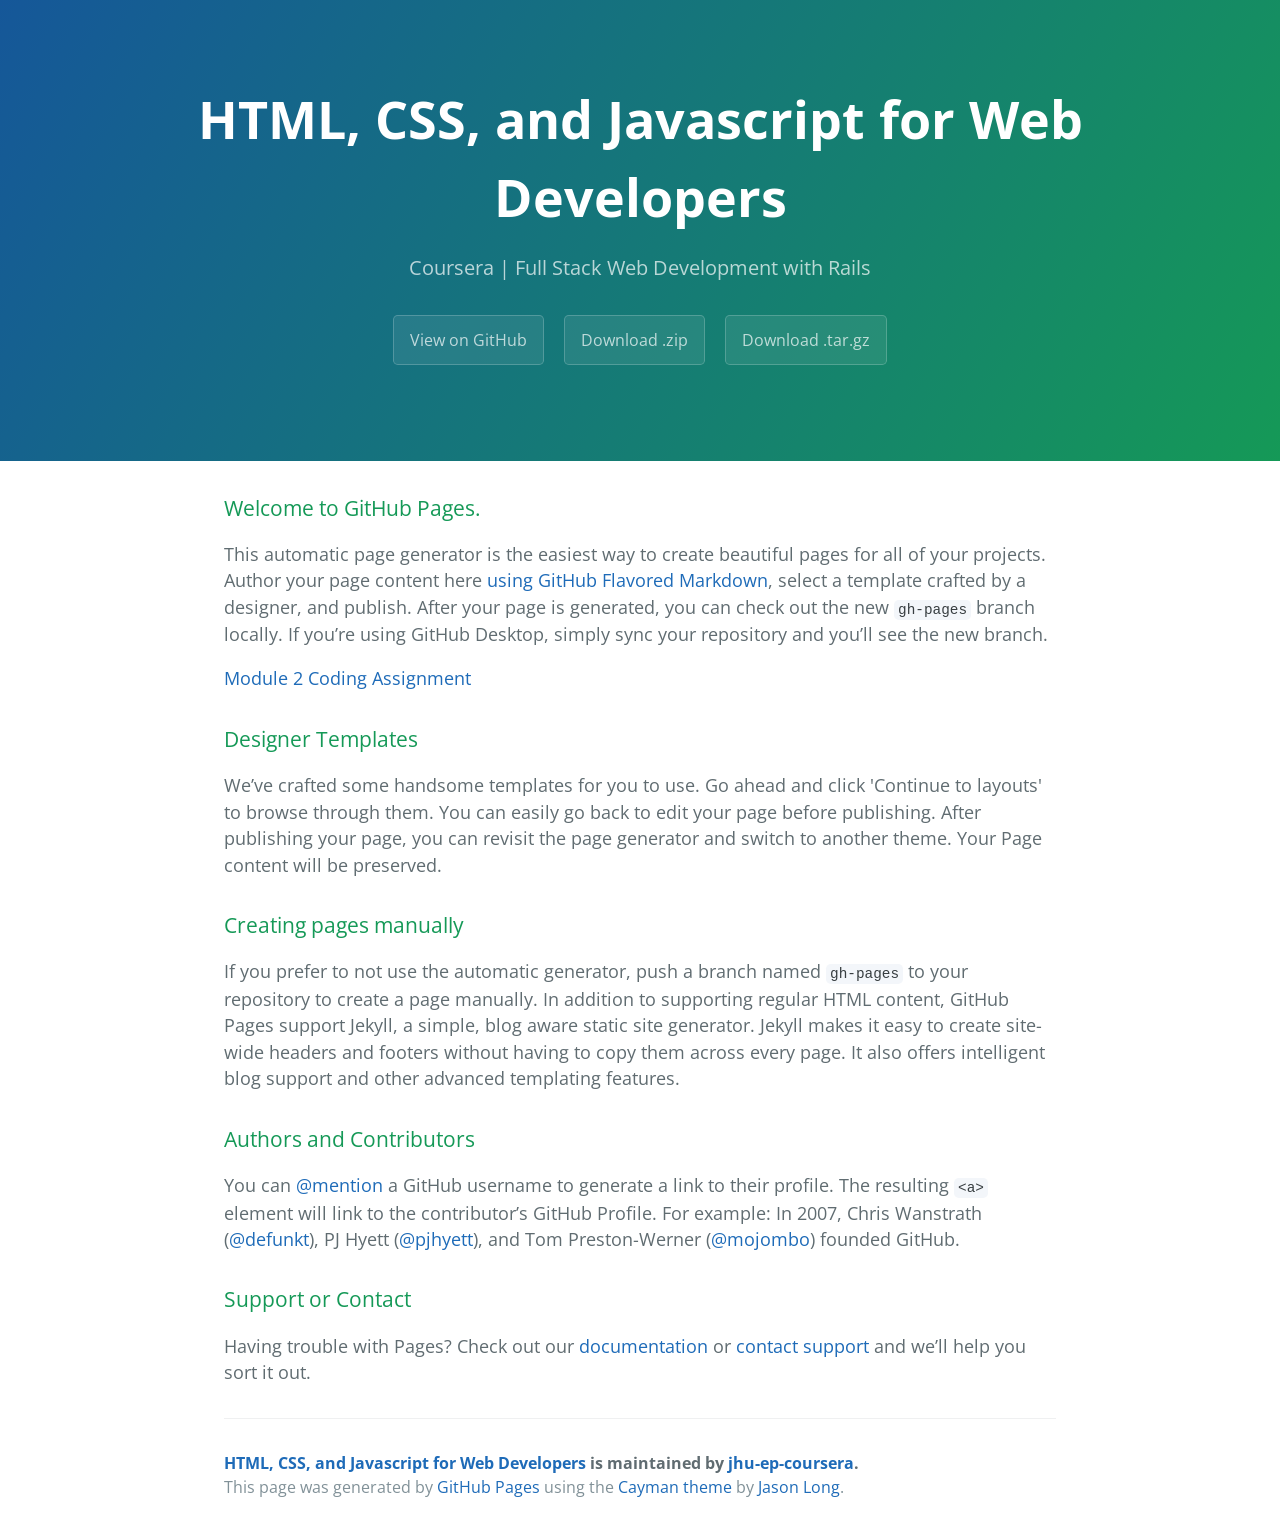
==== index.html @ f41d7fd1 "fuck off" ====
<!DOCTYPE html>
<html lang="en-us">
  <head>
    <meta charset="UTF-8">
    <title>Go fuck yourselfby jhu-ep-coursera</title>
    <meta name="viewport" content="width=device-width, initial-scale=1">
    <link rel="stylesheet" type="text/css" href="stylesheets/normalize.css" media="screen">
    <link href='https://fonts.googleapis.com/css?family=Open+Sans:400,700' rel='stylesheet' type='text/css'>
    <link rel="stylesheet" type="text/css" href="stylesheets/stylesheet.css" media="screen">
    <link rel="stylesheet" type="text/css" href="stylesheets/github-light.css" media="screen">
  </head>
  <body>
    <section class="page-header">
      <h1 class="project-name">HTML, CSS, and Javascript for Web Developers</h1>
      <h2 class="project-tagline">Coursera | Full Stack Web Development with Rails</h2>
      <a href="https://github.com/jhu-ep-coursera/fullstack-course4" class="btn">View on GitHub</a>
      <a href="https://github.com/jhu-ep-coursera/fullstack-course4/zipball/master" class="btn">Download .zip</a>
      <a href="https://github.com/jhu-ep-coursera/fullstack-course4/tarball/master" class="btn">Download .tar.gz</a>
    </section>

    <section class="main-content">
      <h3>
<a id="welcome-to-github-pages" class="anchor" href="#welcome-to-github-pages" aria-hidden="true"><span aria-hidden="true" class="octicon octicon-link"></span></a>Welcome to GitHub Pages.</h3>

<p>This automatic page generator is the easiest way to create beautiful pages for all of your projects. Author your page content here <a href="https://guides.github.com/features/mastering-markdown/">using GitHub Flavored Markdown</a>, select a template crafted by a designer, and publish. After your page is generated, you can check out the new <code>gh-pages</code> branch locally. If you’re using GitHub Desktop, simply sync your repository and you’ll see the new branch.</p>

<p><a href="assignment2">Module 2 Coding Assignment</a></p>

<h3>
<a id="designer-templates" class="anchor" href="#designer-templates" aria-hidden="true"><span aria-hidden="true" class="octicon octicon-link"></span></a>Designer Templates</h3>

<p>We’ve crafted some handsome templates for you to use. Go ahead and click 'Continue to layouts' to browse through them. You can easily go back to edit your page before publishing. After publishing your page, you can revisit the page generator and switch to another theme. Your Page content will be preserved.</p>

<h3>
<a id="creating-pages-manually" class="anchor" href="#creating-pages-manually" aria-hidden="true"><span aria-hidden="true" class="octicon octicon-link"></span></a>Creating pages manually</h3>

<p>If you prefer to not use the automatic generator, push a branch named <code>gh-pages</code> to your repository to create a page manually. In addition to supporting regular HTML content, GitHub Pages support Jekyll, a simple, blog aware static site generator. Jekyll makes it easy to create site-wide headers and footers without having to copy them across every page. It also offers intelligent blog support and other advanced templating features.</p>

<h3>
<a id="authors-and-contributors" class="anchor" href="#authors-and-contributors" aria-hidden="true"><span aria-hidden="true" class="octicon octicon-link"></span></a>Authors and Contributors</h3>

<p>You can <a href="https://help.github.com/articles/basic-writing-and-formatting-syntax/#mentioning-users-and-teams" class="user-mention">@mention</a> a GitHub username to generate a link to their profile. The resulting <code>&lt;a&gt;</code> element will link to the contributor’s GitHub Profile. For example: In 2007, Chris Wanstrath (<a href="https://github.com/defunkt" class="user-mention">@defunkt</a>), PJ Hyett (<a href="https://github.com/pjhyett" class="user-mention">@pjhyett</a>), and Tom Preston-Werner (<a href="https://github.com/mojombo" class="user-mention">@mojombo</a>) founded GitHub.</p>

<h3>
<a id="support-or-contact" class="anchor" href="#support-or-contact" aria-hidden="true"><span aria-hidden="true" class="octicon octicon-link"></span></a>Support or Contact</h3>

<p>Having trouble with Pages? Check out our <a href="https://help.github.com/pages">documentation</a> or <a href="https://github.com/contact">contact support</a> and we’ll help you sort it out.</p>

      <footer class="site-footer">
        <span class="site-footer-owner"><a href="https://github.com/jhu-ep-coursera/fullstack-course4">HTML, CSS, and Javascript for Web Developers</a> is maintained by <a href="https://github.com/jhu-ep-coursera">jhu-ep-coursera</a>.</span>

        <span class="site-footer-credits">This page was generated by <a href="https://pages.github.com">GitHub Pages</a> using the <a href="https://github.com/jasonlong/cayman-theme">Cayman theme</a> by <a href="https://twitter.com/jasonlong">Jason Long</a>.</span>
      </footer>

    </section>

  
  </body>
</html>
---- stylesheets/stylesheet.css ----
* {
  box-sizing: border-box; }

body {
  padding: 0;
  margin: 0;
  font-family: "Open Sans", "Helvetica Neue", Helvetica, Arial, sans-serif;
  font-size: 16px;
  line-height: 1.5;
  color: #606c71; }

a {
  color: #1e6bb8;
  text-decoration: none; }
  a:hover {
    text-decoration: underline; }

.btn {
  display: inline-block;
  margin-bottom: 1rem;
  color: rgba(255, 255, 255, 0.7);
  background-color: rgba(255, 255, 255, 0.08);
  border-color: rgba(255, 255, 255, 0.2);
  border-style: solid;
  border-width: 1px;
  border-radius: 0.3rem;
  transition: color 0.2s, background-color 0.2s, border-color 0.2s; }
  .btn + .btn {
    margin-left: 1rem; }

.btn:hover {
  color: rgba(255, 255, 255, 0.8);
  text-decoration: none;
  background-color: rgba(255, 255, 255, 0.2);
  border-color: rgba(255, 255, 255, 0.3); }

@media screen and (min-width: 64em) {
  .btn {
    padding: 0.75rem 1rem; } }

@media screen and (min-width: 42em) and (max-width: 64em) {
  .btn {
    padding: 0.6rem 0.9rem;
    font-size: 0.9rem; } }

@media screen and (max-width: 42em) {
  .btn {
    display: block;
    width: 100%;
    padding: 0.75rem;
    font-size: 0.9rem; }
    .btn + .btn {
      margin-top: 1rem;
      margin-left: 0; } }

.page-header {
  color: #fff;
  text-align: center;
  background-color: #159957;
  background-image: linear-gradient(120deg, #155799, #159957); }

@media screen and (min-width: 64em) {
  .page-header {
    padding: 5rem 6rem; } }

@media screen and (min-width: 42em) and (max-width: 64em) {
  .page-header {
    padding: 3rem 4rem; } }

@media screen and (max-width: 42em) {
  .page-header {
    padding: 2rem 1rem; } }

.project-name {
  margin-top: 0;
  margin-bottom: 0.1rem; }

@media screen and (min-width: 64em) {
  .project-name {
    font-size: 3.25rem; } }

@media screen and (min-width: 42em) and (max-width: 64em) {
  .project-name {
    font-size: 2.25rem; } }

@media screen and (max-width: 42em) {
  .project-name {
    font-size: 1.75rem; } }

.project-tagline {
  margin-bottom: 2rem;
  font-weight: normal;
  opacity: 0.7; }

@media screen and (min-width: 64em) {
  .project-tagline {
    font-size: 1.25rem; } }

@media screen and (min-width: 42em) and (max-width: 64em) {
  .project-tagline {
    font-size: 1.15rem; } }

@media screen and (max-width: 42em) {
  .project-tagline {
    font-size: 1rem; } }

.main-content :first-child {
  margin-top: 0; }
.main-content img {
  max-width: 100%; }
.main-content h1, .main-content h2, .main-content h3, .main-content h4, .main-content h5, .main-content h6 {
  margin-top: 2rem;
  margin-bottom: 1rem;
  font-weight: normal;
  color: #159957; }
.main-content p {
  margin-bottom: 1em; }
.main-content code {
  padding: 2px 4px;
  font-family: Consolas, "Liberation Mono", Menlo, Courier, monospace;
  font-size: 0.9rem;
  color: #383e41;
  background-color: #f3f6fa;
  border-radius: 0.3rem; }
.main-content pre {
  padding: 0.8rem;
  margin-top: 0;
  margin-bottom: 1rem;
  font: 1rem Consolas, "Liberation Mono", Menlo, Courier, monospace;
  color: #567482;
  word-wrap: normal;
  background-color: #f3f6fa;
  border: solid 1px #dce6f0;
  border-radius: 0.3rem; }
  .main-content pre > code {
    padding: 0;
    margin: 0;
    font-size: 0.9rem;
    color: #567482;
    word-break: normal;
    white-space: pre;
    background: transparent;
    border: 0; }
.main-content .highlight {
  margin-bottom: 1rem; }
  .main-content .highlight pre {
    margin-bottom: 0;
    word-break: normal; }
.main-content .highlight pre, .main-content pre {
  padding: 0.8rem;
  overflow: auto;
  font-size: 0.9rem;
  line-height: 1.45;
  border-radius: 0.3rem; }
.main-content pre code, .main-content pre tt {
  display: inline;
  max-width: initial;
  padding: 0;
  margin: 0;
  overflow: initial;
  line-height: inherit;
  word-wrap: normal;
  background-color: transparent;
  border: 0; }
  .main-content pre code:before, .main-content pre code:after, .main-content pre tt:before, .main-content pre tt:after {
    content: normal; }
.main-content ul, .main-content ol {
  margin-top: 0; }
.main-content blockquote {
  padding: 0 1rem;
  margin-left: 0;
  color: #819198;
  border-left: 0.3rem solid #dce6f0; }
  .main-content blockquote > :first-child {
    margin-top: 0; }
  .main-content blockquote > :last-child {
    margin-bottom: 0; }
.main-content table {
  display: block;
  width: 100%;
  overflow: auto;
  word-break: normal;
  word-break: keep-all; }
  .main-content table th {
    font-weight: bold; }
  .main-content table th, .main-content table td {
    padding: 0.5rem 1rem;
    border: 1px solid #e9ebec; }
.main-content dl {
  padding: 0; }
  .main-content dl dt {
    padding: 0;
    margin-top: 1rem;
    font-size: 1rem;
    font-weight: bold; }
  .main-content dl dd {
    padding: 0;
    margin-bottom: 1rem; }
.main-content hr {
  height: 2px;
  padding: 0;
  margin: 1rem 0;
  background-color: #eff0f1;
  border: 0; }

@media screen and (min-width: 64em) {
  .main-content {
    max-width: 64rem;
    padding: 2rem 6rem;
    margin: 0 auto;
    font-size: 1.1rem; } }

@media screen and (min-width: 42em) and (max-width: 64em) {
  .main-content {
    padding: 2rem 4rem;
    font-size: 1.1rem; } }

@media screen and (max-width: 42em) {
  .main-content {
    padding: 2rem 1rem;
    font-size: 1rem; } }

.site-footer {
  padding-top: 2rem;
  margin-top: 2rem;
  border-top: solid 1px #eff0f1; }

.site-footer-owner {
  display: block;
  font-weight: bold; }

.site-footer-credits {
  color: #819198; }

@media screen and (min-width: 64em) {
  .site-footer {
    font-size: 1rem; } }

@media screen and (min-width: 42em) and (max-width: 64em) {
  .site-footer {
    font-size: 1rem; } }

@media screen and (max-width: 42em) {
  .site-footer {
    font-size: 0.9rem; } }
---- stylesheets/github-light.css ----
/*
   Copyright 2014 GitHub Inc.

   Licensed under the Apache License, Version 2.0 (the "License");
   you may not use this file except in compliance with the License.
   You may obtain a copy of the License at

       http://www.apache.org/licenses/LICENSE-2.0

   Unless required by applicable law or agreed to in writing, software
   distributed under the License is distributed on an "AS IS" BASIS,
   WITHOUT WARRANTIES OR CONDITIONS OF ANY KIND, either express or implied.
   See the License for the specific language governing permissions and
   limitations under the License.

*/

.pl-c /* comment */ {
  color: #969896;
}

.pl-c1      /* constant, markup.raw, meta.diff.header, meta.module-reference, meta.property-name, support, support.constant, support.variable, variable.other.constant */,
.pl-s .pl-v /* string variable */ {
  color: #0086b3;
}

.pl-e  /* entity */,
.pl-en /* entity.name */ {
  color: #795da3;
}

.pl-s .pl-s1 /* string source */,
.pl-smi      /* storage.modifier.import, storage.modifier.package, storage.type.java, variable.other, variable.parameter.function */ {
  color: #333;
}

.pl-ent /* entity.name.tag */ {
  color: #63a35c;
}

.pl-k /* keyword, storage, storage.type */ {
  color: #a71d5d;
}

.pl-pds              /* punctuation.definition.string, string.regexp.character-class */,
.pl-s                /* string */,
.pl-s .pl-pse .pl-s1 /* string punctuation.section.embedded source */,
.pl-sr               /* string.regexp */,
.pl-sr .pl-cce       /* string.regexp constant.character.escape */,
.pl-sr .pl-sra       /* string.regexp string.regexp.arbitrary-repitition */,
.pl-sr .pl-sre       /* string.regexp source.ruby.embedded */ {
  color: #183691;
}

.pl-v /* variable */ {
  color: #ed6a43;
}

.pl-id /* invalid.deprecated */ {
  color: #b52a1d;
}

.pl-ii /* invalid.illegal */ {
  background-color: #b52a1d;
  color: #f8f8f8;
}

.pl-sr .pl-cce /* string.regexp constant.character.escape */ {
  color: #63a35c;
  font-weight: bold;
}

.pl-ml /* markup.list */ {
  color: #693a17;
}

.pl-mh        /* markup.heading */,
.pl-mh .pl-en /* markup.heading entity.name */,
.pl-ms        /* meta.separator */ {
  color: #1d3e81;
  font-weight: bold;
}

.pl-mq /* markup.quote */ {
  color: #008080;
}

.pl-mi /* markup.italic */ {
  color: #333;
  font-style: italic;
}

.pl-mb /* markup.bold */ {
  color: #333;
  font-weight: bold;
}

.pl-md /* markup.deleted, meta.diff.header.from-file */ {
  background-color: #ffecec;
  color: #bd2c00;
}

.pl-mi1 /* markup.inserted, meta.diff.header.to-file */ {
  background-color: #eaffea;
  color: #55a532;
}

.pl-mdr /* meta.diff.range */ {
  color: #795da3;
  font-weight: bold;
}

.pl-mo /* meta.output */ {
  color: #1d3e81;
}
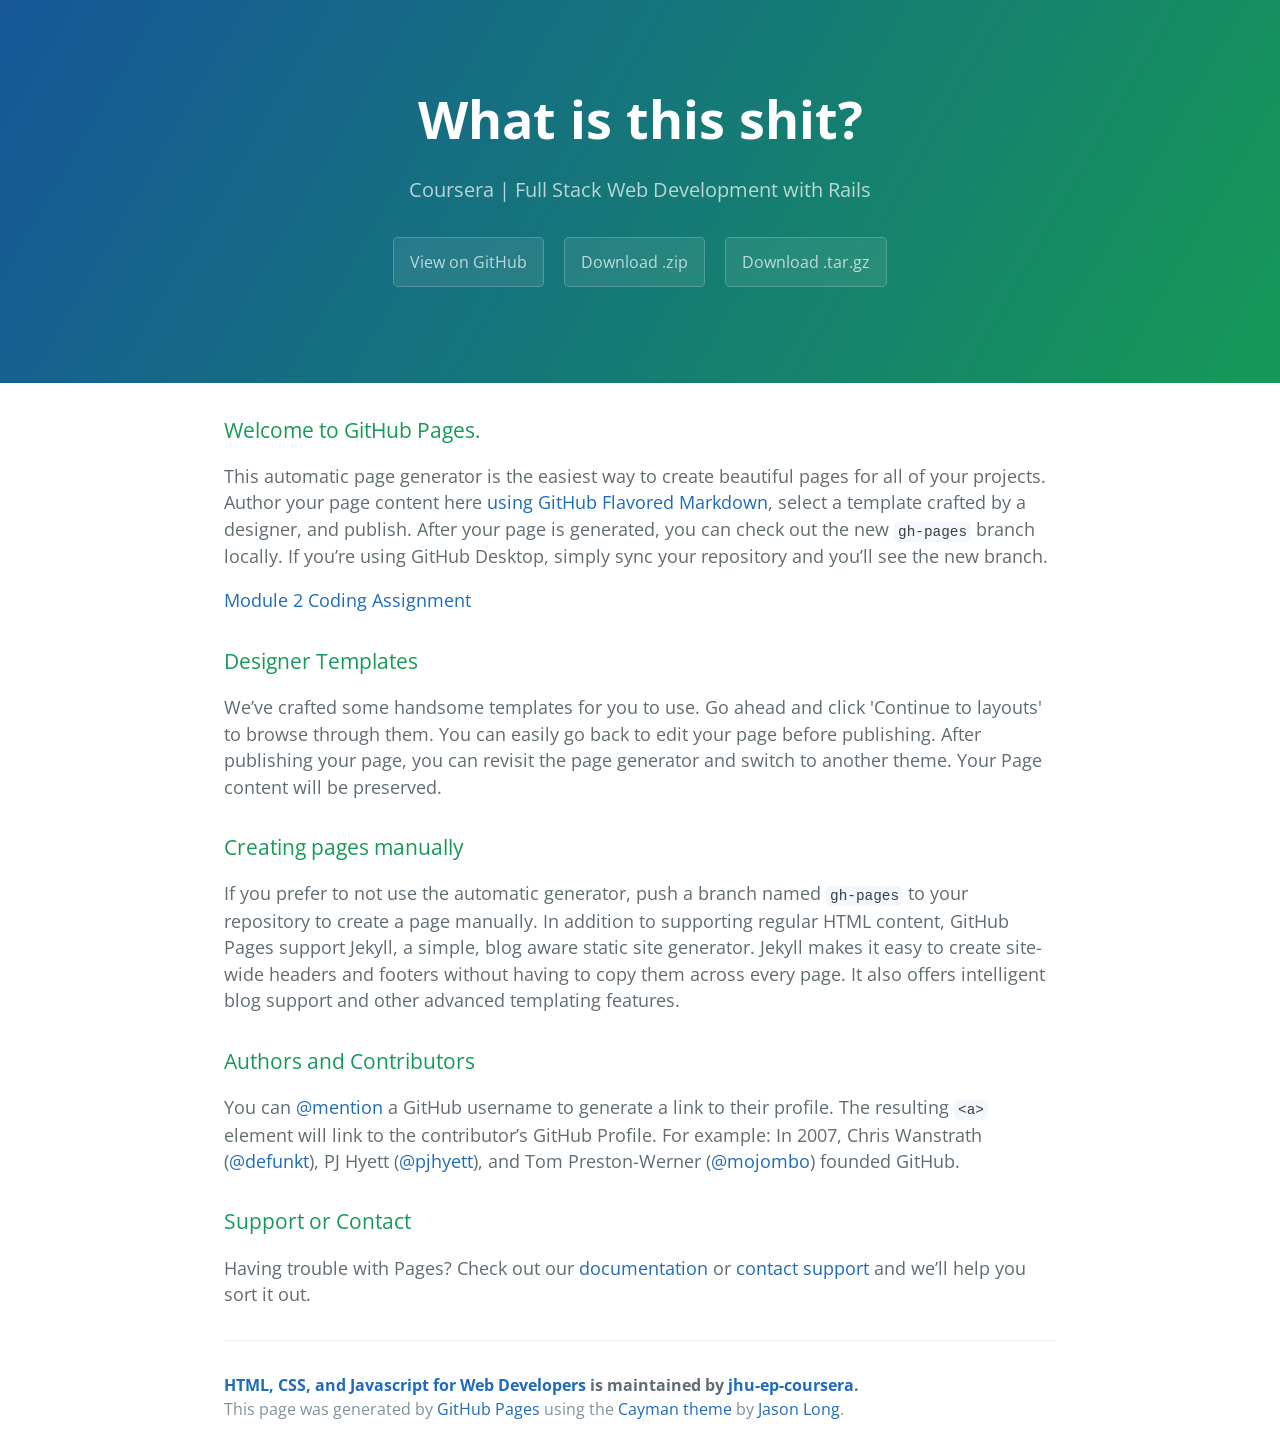
==== commit 9c955596: "Update index.html" ====
--- a/index.html
+++ b/index.html
@@ -2,7 +2,7 @@
 <html lang="en-us">
   <head>
     <meta charset="UTF-8">
-    <title>Go fuck yourselfby jhu-ep-coursera</title>
+    <title>Go fuck yourself</title>
     <meta name="viewport" content="width=device-width, initial-scale=1">
     <link rel="stylesheet" type="text/css" href="stylesheets/normalize.css" media="screen">
     <link href='https://fonts.googleapis.com/css?family=Open+Sans:400,700' rel='stylesheet' type='text/css'>
@@ -11,7 +11,7 @@
   </head>
   <body>
     <section class="page-header">
-      <h1 class="project-name">HTML, CSS, and Javascript for Web Developers</h1>
+      <h1 class="project-name">What is this shit?</h1>
       <h2 class="project-tagline">Coursera | Full Stack Web Development with Rails</h2>
       <a href="https://github.com/jhu-ep-coursera/fullstack-course4" class="btn">View on GitHub</a>
       <a href="https://github.com/jhu-ep-coursera/fullstack-course4/zipball/master" class="btn">Download .zip</a>
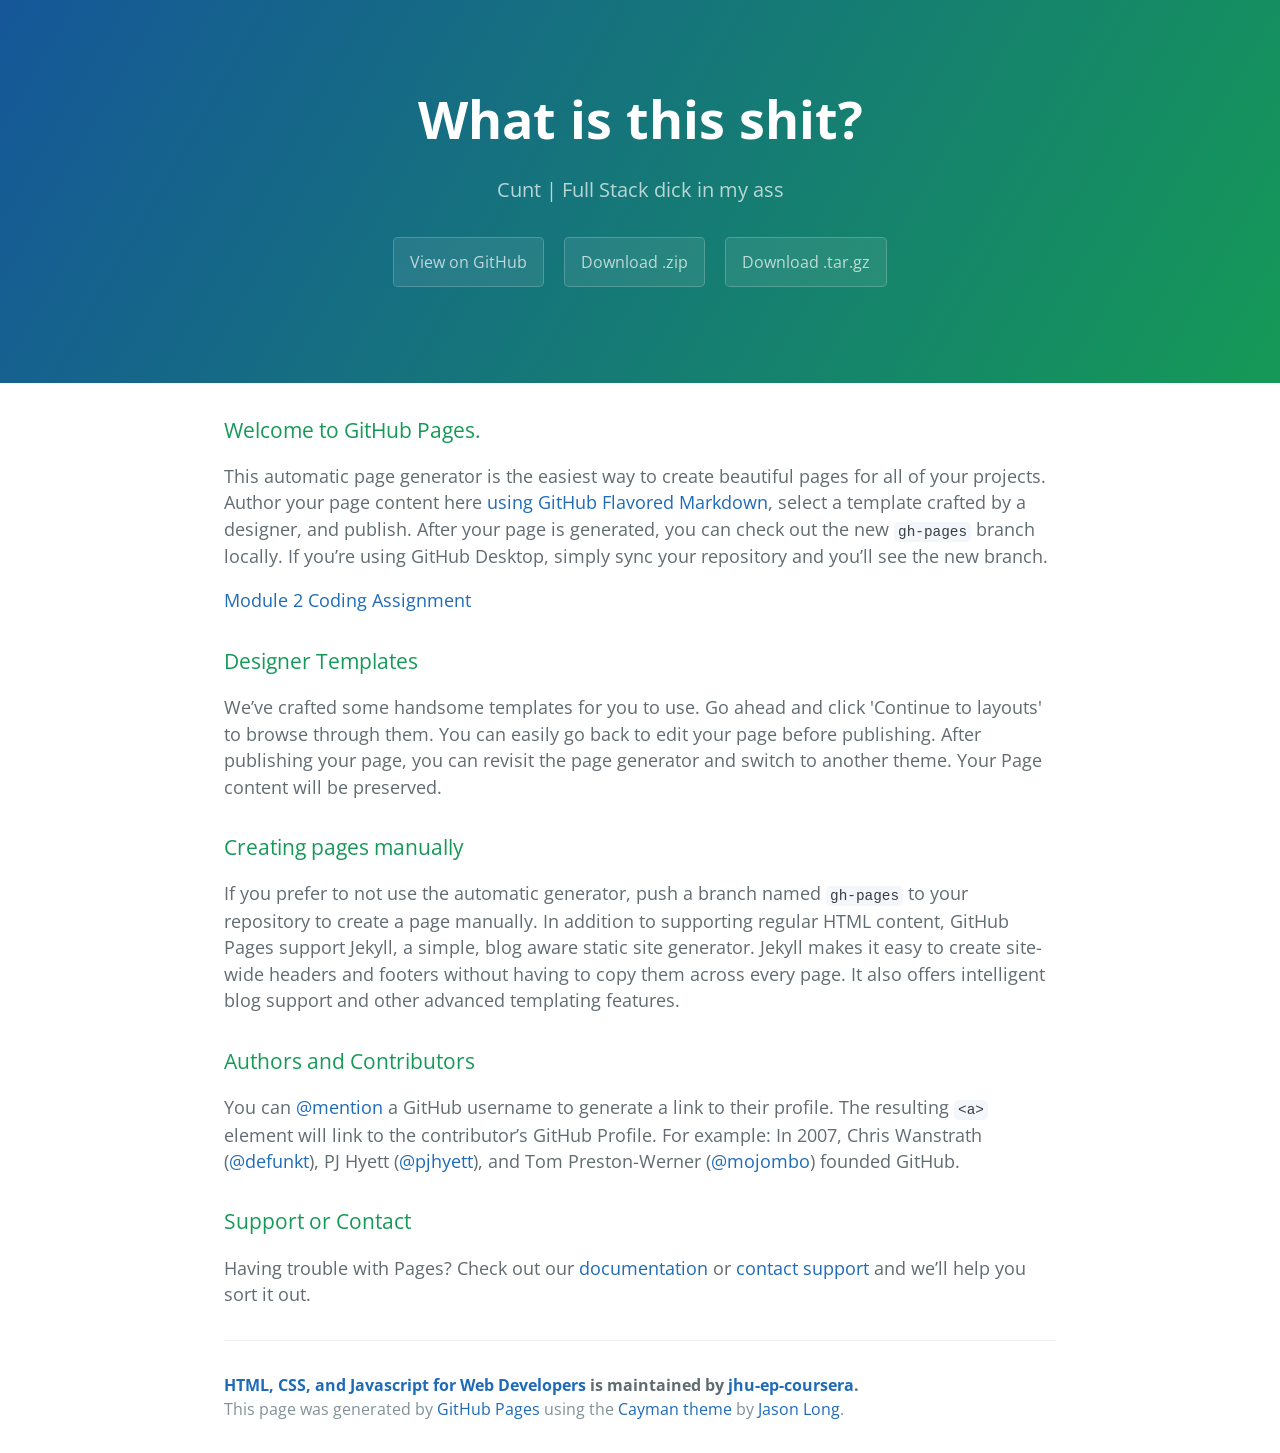
==== commit d6808e59: "fuck 3" ====
--- a/index.html
+++ b/index.html
@@ -12,7 +12,7 @@
   <body>
     <section class="page-header">
       <h1 class="project-name">What is this shit?</h1>
-      <h2 class="project-tagline">Coursera | Full Stack Web Development with Rails</h2>
+      <h2 class="project-tagline">Cunt | Full Stack dick in my ass</h2>
       <a href="https://github.com/jhu-ep-coursera/fullstack-course4" class="btn">View on GitHub</a>
       <a href="https://github.com/jhu-ep-coursera/fullstack-course4/zipball/master" class="btn">Download .zip</a>
       <a href="https://github.com/jhu-ep-coursera/fullstack-course4/tarball/master" class="btn">Download .tar.gz</a>
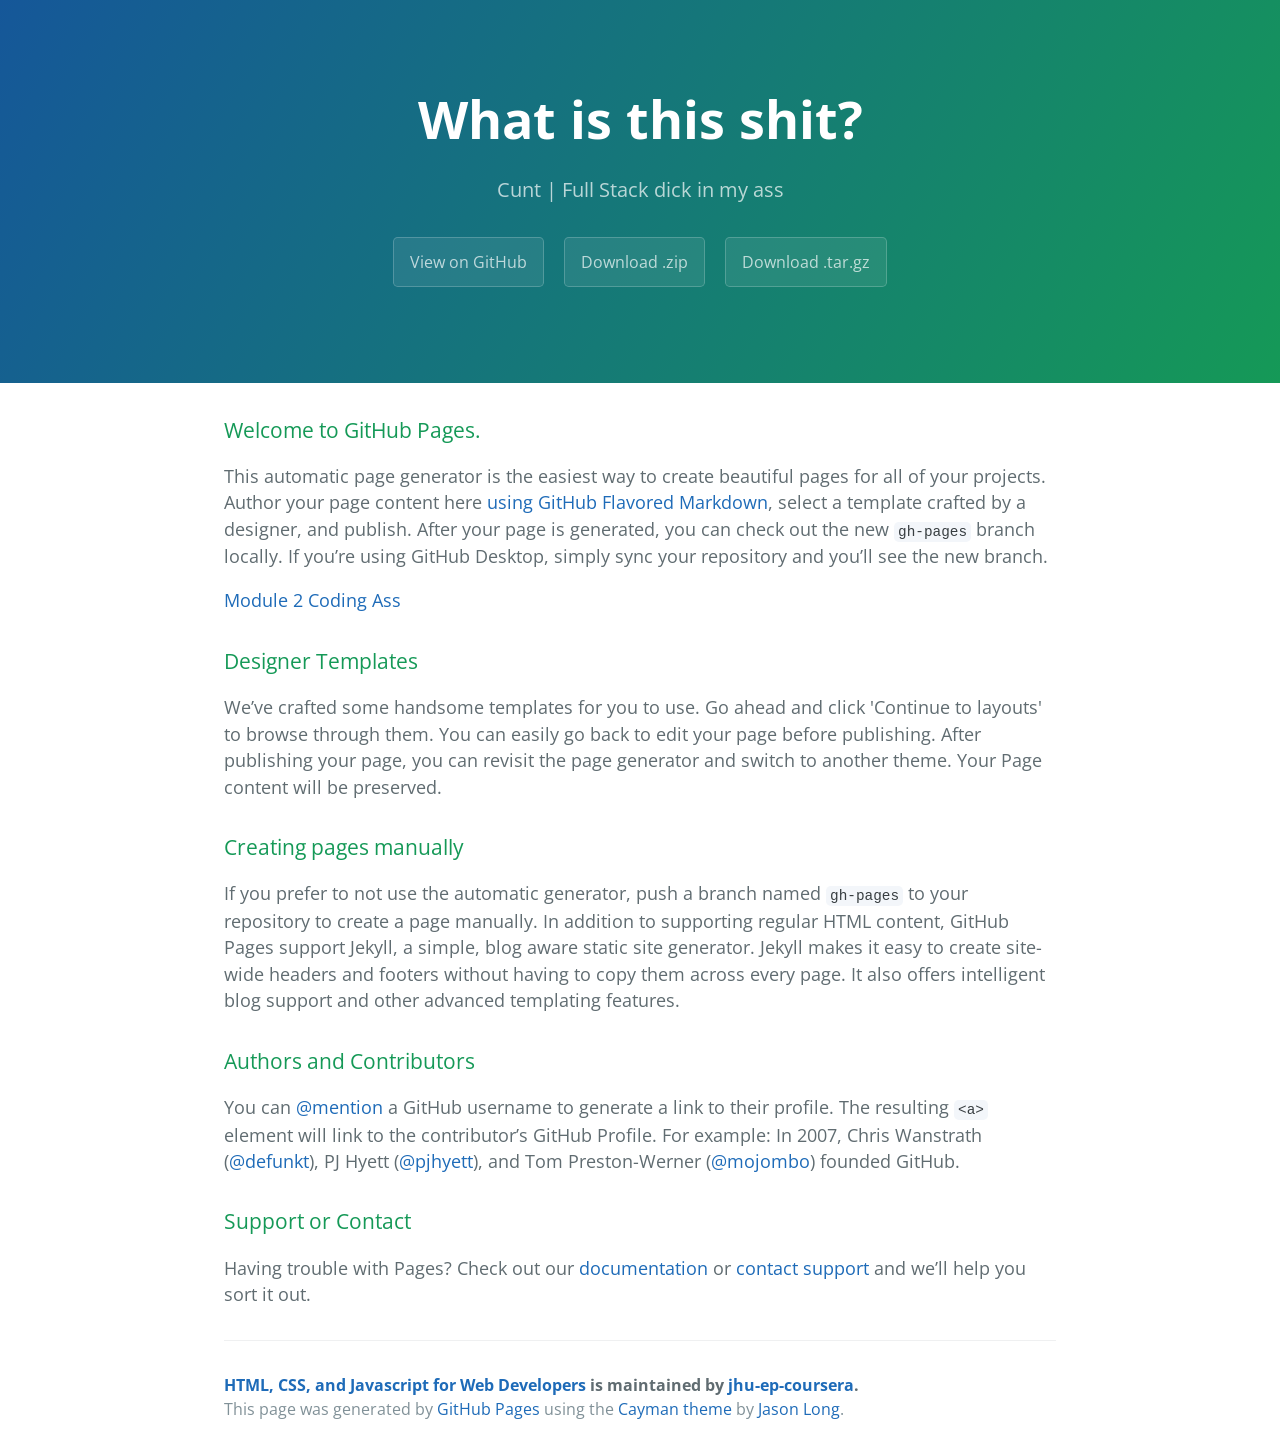
==== commit 50d0fa2f: "Update index.html" ====
--- a/index.html
+++ b/index.html
@@ -13,9 +13,9 @@
     <section class="page-header">
       <h1 class="project-name">What is this shit?</h1>
       <h2 class="project-tagline">Cunt | Full Stack dick in my ass</h2>
-      <a href="https://github.com/jhu-ep-coursera/fullstack-course4" class="btn">View on GitHub</a>
-      <a href="https://github.com/jhu-ep-coursera/fullstack-course4/zipball/master" class="btn">Download .zip</a>
-      <a href="https://github.com/jhu-ep-coursera/fullstack-course4/tarball/master" class="btn">Download .tar.gz</a>
+      <a href="https://github.com/Cunt/fullstack-course4" class="btn">View on GitHub</a>
+      <a href="https://github.com/Cunt/fullstack-course4/zipball/master" class="btn">Download .zip</a>
+      <a href="https://github.com/Cunt/fullstack-course4/tarball/master" class="btn">Download .tar.gz</a>
     </section>
 
     <section class="main-content">
@@ -24,7 +24,7 @@
 
 <p>This automatic page generator is the easiest way to create beautiful pages for all of your projects. Author your page content here <a href="https://guides.github.com/features/mastering-markdown/">using GitHub Flavored Markdown</a>, select a template crafted by a designer, and publish. After your page is generated, you can check out the new <code>gh-pages</code> branch locally. If you’re using GitHub Desktop, simply sync your repository and you’ll see the new branch.</p>
 
-<p><a href="assignment2">Module 2 Coding Assignment</a></p>
+<p><a href="assignment2">Module 2 Coding Ass</a></p>
 
 <h3>
 <a id="designer-templates" class="anchor" href="#designer-templates" aria-hidden="true"><span aria-hidden="true" class="octicon octicon-link"></span></a>Designer Templates</h3>
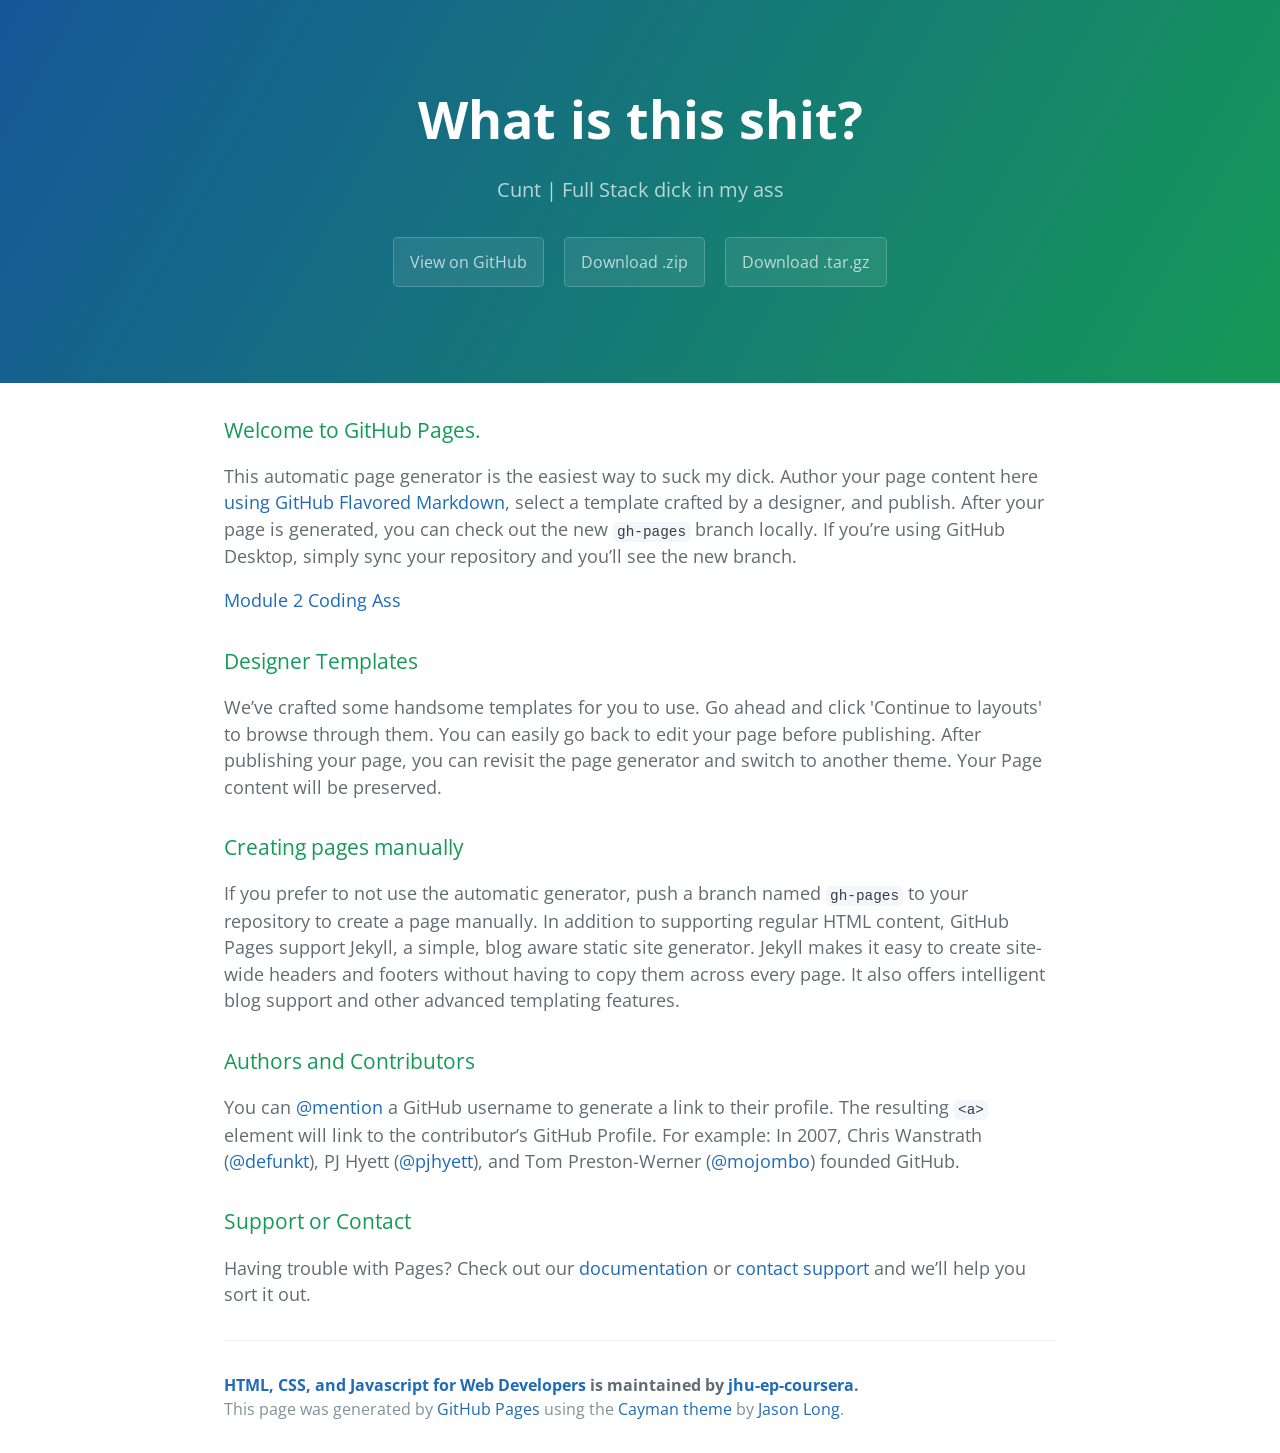
==== commit d657ba00: "Update index.html" ====
--- a/index.html
+++ b/index.html
@@ -22,7 +22,7 @@
       <h3>
 <a id="welcome-to-github-pages" class="anchor" href="#welcome-to-github-pages" aria-hidden="true"><span aria-hidden="true" class="octicon octicon-link"></span></a>Welcome to GitHub Pages.</h3>
 
-<p>This automatic page generator is the easiest way to create beautiful pages for all of your projects. Author your page content here <a href="https://guides.github.com/features/mastering-markdown/">using GitHub Flavored Markdown</a>, select a template crafted by a designer, and publish. After your page is generated, you can check out the new <code>gh-pages</code> branch locally. If you’re using GitHub Desktop, simply sync your repository and you’ll see the new branch.</p>
+<p>This automatic page generator is the easiest way to suck my dick. Author your page content here <a href="https://guides.github.com/features/mastering-markdown/">using GitHub Flavored Markdown</a>, select a template crafted by a designer, and publish. After your page is generated, you can check out the new <code>gh-pages</code> branch locally. If you’re using GitHub Desktop, simply sync your repository and you’ll see the new branch.</p>
 
 <p><a href="assignment2">Module 2 Coding Ass</a></p>
 
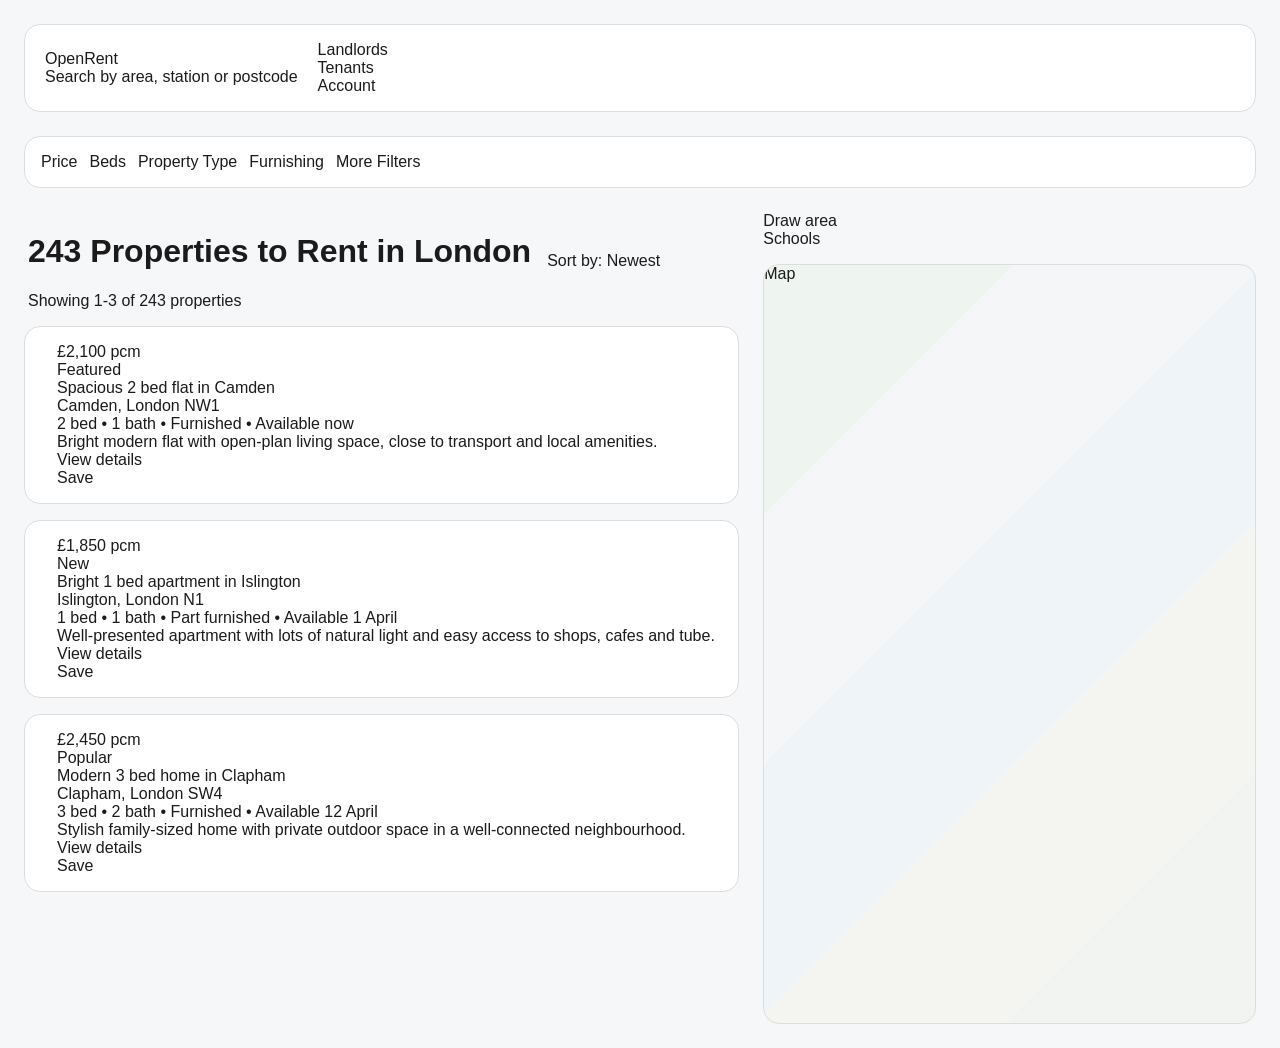
==== commit 48fa9feb: "Add files via upload" ====
--- a/index.html
+++ b/index.html
@@ -1,59 +1,127 @@
-<!DOCTYPE html>
-<html lang="en-us">
-  <head>
-    <meta charset="UTF-8">
-    <title>Go fuck yourself</title>
-    <meta name="viewport" content="width=device-width, initial-scale=1">
-    <link rel="stylesheet" type="text/css" href="stylesheets/normalize.css" media="screen">
-    <link href='https://fonts.googleapis.com/css?family=Open+Sans:400,700' rel='stylesheet' type='text/css'>
-    <link rel="stylesheet" type="text/css" href="stylesheets/stylesheet.css" media="screen">
-    <link rel="stylesheet" type="text/css" href="stylesheets/github-light.css" media="screen">
-  </head>
-  <body>
-    <section class="page-header">
-      <h1 class="project-name">What is this shit?</h1>
-      <h2 class="project-tagline">Cunt | Full Stack dick in my ass</h2>
-      <a href="https://github.com/Cunt/fullstack-course4" class="btn">View on GitHub</a>
-      <a href="https://github.com/Cunt/fullstack-course4/zipball/master" class="btn">Download .zip</a>
-      <a href="https://github.com/Cunt/fullstack-course4/tarball/master" class="btn">Download .tar.gz</a>
-    </section>
-
-    <section class="main-content">
-      <h3>
-<a id="welcome-to-github-pages" class="anchor" href="#welcome-to-github-pages" aria-hidden="true"><span aria-hidden="true" class="octicon octicon-link"></span></a>Welcome to GitHub Pages.</h3>
-
-<p>This automatic page generator is the easiest way to suck my dick. Author your page content here <a href="https://guides.github.com/features/mastering-markdown/">using GitHub Flavored Markdown</a>, select a template crafted by a designer, and publish. After your page is generated, you can check out the new <code>gh-pages</code> branch locally. If you’re using GitHub Desktop, simply sync your repository and you’ll see the new branch.</p>
-
-<p><a href="assignment2">Module 2 Coding Ass</a></p>
-
-<h3>
-<a id="designer-templates" class="anchor" href="#designer-templates" aria-hidden="true"><span aria-hidden="true" class="octicon octicon-link"></span></a>Designer Templates</h3>
-
-<p>We’ve crafted some handsome templates for you to use. Go ahead and click 'Continue to layouts' to browse through them. You can easily go back to edit your page before publishing. After publishing your page, you can revisit the page generator and switch to another theme. Your Page content will be preserved.</p>
-
-<h3>
-<a id="creating-pages-manually" class="anchor" href="#creating-pages-manually" aria-hidden="true"><span aria-hidden="true" class="octicon octicon-link"></span></a>Creating pages manually</h3>
-
-<p>If you prefer to not use the automatic generator, push a branch named <code>gh-pages</code> to your repository to create a page manually. In addition to supporting regular HTML content, GitHub Pages support Jekyll, a simple, blog aware static site generator. Jekyll makes it easy to create site-wide headers and footers without having to copy them across every page. It also offers intelligent blog support and other advanced templating features.</p>
-
-<h3>
-<a id="authors-and-contributors" class="anchor" href="#authors-and-contributors" aria-hidden="true"><span aria-hidden="true" class="octicon octicon-link"></span></a>Authors and Contributors</h3>
-
-<p>You can <a href="https://help.github.com/articles/basic-writing-and-formatting-syntax/#mentioning-users-and-teams" class="user-mention">@mention</a> a GitHub username to generate a link to their profile. The resulting <code>&lt;a&gt;</code> element will link to the contributor’s GitHub Profile. For example: In 2007, Chris Wanstrath (<a href="https://github.com/defunkt" class="user-mention">@defunkt</a>), PJ Hyett (<a href="https://github.com/pjhyett" class="user-mention">@pjhyett</a>), and Tom Preston-Werner (<a href="https://github.com/mojombo" class="user-mention">@mojombo</a>) founded GitHub.</p>
-
-<h3>
-<a id="support-or-contact" class="anchor" href="#support-or-contact" aria-hidden="true"><span aria-hidden="true" class="octicon octicon-link"></span></a>Support or Contact</h3>
-
-<p>Having trouble with Pages? Check out our <a href="https://help.github.com/pages">documentation</a> or <a href="https://github.com/contact">contact support</a> and we’ll help you sort it out.</p>
-
-      <footer class="site-footer">
-        <span class="site-footer-owner"><a href="https://github.com/jhu-ep-coursera/fullstack-course4">HTML, CSS, and Javascript for Web Developers</a> is maintained by <a href="https://github.com/jhu-ep-coursera">jhu-ep-coursera</a>.</span>
-
-        <span class="site-footer-credits">This page was generated by <a href="https://pages.github.com">GitHub Pages</a> using the <a href="https://github.com/jasonlong/cayman-theme">Cayman theme</a> by <a href="https://twitter.com/jasonlong">Jason Long</a>.</span>
-      </footer>
-
-    </section>
-
-  
-  </body>
-</html>
+<!doctype html>
+<html lang="en">
+
+<head>
+    <meta charset="UTF-8">
+    <meta name="viewport" content="width=device-width, initial-scale=1.0">
+    <title>OpenRent Property Search</title>
+    <link rel="stylesheet" href="styles.css">
+</head>
+
+<body>
+    <div class="page">
+        <header class="topbar">
+            <div class="topbar-left">
+                <div class="logo">OpenRent</div>
+                <div class="search control">Search by area, station or postcode</div>
+            </div>
+
+            <div class="topbar-right">
+                <div class="nav-link">Landlords</div>
+                <div class="nav-link">Tenants</div>
+                <div class="nav-action control">Account</div>
+            </div>
+        </header>
+
+        <div class="filters-bar surface">
+            <div class="filter control">Price</div>
+            <div class="filter control">Beds</div>
+            <div class="filter control">Property Type</div>
+            <div class="filter control">Furnishing</div>
+            <div class="filter control">More Filters</div>
+        </div>
+
+        <main class="layout">
+            <div class="listings">
+                <div class="results-header">
+                    <div>
+                        <h1 class="results-title">243 Properties to Rent in London</h1>
+                        <div class="results-count">Showing 1-3 of 243 properties</div>
+                    </div>
+
+                    <div class="sort control">Sort by: Newest</div>
+                </div>
+
+                <div class="property-card surface">
+                    <div class="property-image"></div>
+
+                    <div class="property-info">
+                        <div class="property-top">
+                            <div class="property-price">£2,100 pcm</div>
+                            <div class="property-tag">Featured</div>
+                        </div>
+
+                        <div class="property-title">Spacious 2 bed flat in Camden</div>
+                        <div class="property-location">Camden, London NW1</div>
+                        <div class="property-details">2 bed • 1 bath • Furnished • Available now</div>
+                        <div class="property-description">
+                            Bright modern flat with open-plan living space, close to transport and local amenities.
+                        </div>
+
+                        <div class="property-actions">
+                            <div class="property-button primary-button">View details</div>
+                            <div class="property-button control">Save</div>
+                        </div>
+                    </div>
+                </div>
+
+                <div class="property-card surface">
+                    <div class="property-image"></div>
+
+                    <div class="property-info">
+                        <div class="property-top">
+                            <div class="property-price">£1,850 pcm</div>
+                            <div class="property-tag">New</div>
+                        </div>
+
+                        <div class="property-title">Bright 1 bed apartment in Islington</div>
+                        <div class="property-location">Islington, London N1</div>
+                        <div class="property-details">1 bed • 1 bath • Part furnished • Available 1 April</div>
+                        <div class="property-description">
+                            Well-presented apartment with lots of natural light and easy access to shops, cafes and tube.
+                        </div>
+
+                        <div class="property-actions">
+                            <div class="property-button primary-button">View details</div>
+                            <div class="property-button control">Save</div>
+                        </div>
+                    </div>
+                </div>
+
+                <div class="property-card surface">
+                    <div class="property-image"></div>
+
+                    <div class="property-info">
+                        <div class="property-top">
+                            <div class="property-price">£2,450 pcm</div>
+                            <div class="property-tag">Popular</div>
+                        </div>
+
+                        <div class="property-title">Modern 3 bed home in Clapham</div>
+                        <div class="property-location">Clapham, London SW4</div>
+                        <div class="property-details">3 bed • 2 bath • Furnished • Available 12 April</div>
+                        <div class="property-description">
+                            Stylish family-sized home with private outdoor space in a well-connected neighbourhood.
+                        </div>
+
+                        <div class="property-actions">
+                            <div class="property-button primary-button">View details</div>
+                            <div class="property-button control">Save</div>
+                        </div>
+                    </div>
+                </div>
+            </div>
+
+            <aside class="map-panel surface">
+                <div class="map-toolbar">
+                    <div class="map-chip control">Draw area</div>
+                    <div class="map-chip control">Schools</div>
+                </div>
+
+                <div class="map-placeholder">Map</div>
+            </aside>
+        </main>
+    </div>
+</body>
+
+</html>
--- a/styles.css
+++ b/styles.css
@@ -0,0 +1,575 @@
+:root {
+  /* Primitive tokens */
+  --blue-400: #2819ff;
+  --blue-500: #1f12d9;
+
+  --neutral-0: #ffffff;
+  --neutral-50: #f6f7f9;
+  --neutral-100: #f0f1f3;
+  --neutral-200: #dddddd;
+  --neutral-300: #c9ccd2;
+  --neutral-600: #666666;
+  --neutral-700: #4f5561;
+  --neutral-900: #1b1b1b;
+
+  --green-100: #dff5e7;
+  --green-500: #1f8f4d;
+
+  --radius-2: 12px;
+  --radius-3: 16px;
+  --radius-pill: 999px;
+
+  --space-1: 4px;
+  --space-2: 8px;
+  --space-3: 12px;
+  --space-4: 16px;
+  --space-5: 20px;
+  --space-6: 24px;
+  --space-8: 32px;
+
+  /* Semantic tokens */
+  --surface-bg: var(--neutral-0);
+  --surface-subtle: var(--neutral-50);
+  --surface-hover: var(--neutral-100);
+
+  --text-default: var(--neutral-900);
+  --text-muted: var(--neutral-700);
+
+  --border-default: var(--neutral-200);
+  --border-strong: var(--neutral-300);
+
+  --action-bg: var(--blue-400);
+  --action-bg-hover: var(--blue-500);
+  --action-fg: var(--neutral-0);
+
+  --focus-ring: var(--action-bg);
+
+  --tag-bg: var(--neutral-100);
+  --tag-fg: var(--neutral-700);
+
+  --badge-bg: var(--blue-400);
+  --badge-fg: var(--neutral-0);
+
+  --success-bg: var(--green-100);
+  --success-fg: var(--green-500);
+}
+
+* {
+  box-sizing: border-box;
+}
+
+body {
+  margin: 0;
+  padding: var(--space-6);
+  background: var(--surface-subtle);
+  color: var(--text-default);
+  font-family: Arial, sans-serif;
+}
+
+a {
+  color: inherit;
+  text-decoration: none;
+}
+
+button,
+input {
+  font: inherit;
+}
+
+.page {
+  display: flex;
+  flex-direction: column;
+  gap: var(--space-6);
+}
+
+/* Topbar */
+
+.topbar {
+  display: flex;
+  align-items: center;
+  gap: var(--space-5);
+  background: var(--surface-bg);
+  border: 1px solid var(--border-default);
+  border-radius: var(--radius-3);
+  padding: var(--space-4) var(--space-5);
+}
+
+.topbar__brand {
+  display: flex;
+  align-items: center;
+  gap: var(--space-3);
+  min-width: max-content;
+}
+
+.logo-mark {
+  width: 36px;
+  height: 36px;
+  border-radius: 50%;
+  background: var(--action-bg);
+  position: relative;
+}
+
+.logo-mark::after {
+  content: "";
+  position: absolute;
+  inset: 6px;
+  border-radius: 50%;
+  background: var(--surface-bg);
+}
+
+.logo-text {
+  font-size: 24px;
+  font-weight: 700;
+}
+
+.topbar__search {
+  flex: 1;
+}
+
+.search-input {
+  width: 100%;
+  min-height: 48px;
+  padding: 0 var(--space-4);
+  border: 1px solid var(--border-default);
+  border-radius: var(--radius-pill);
+  background: var(--surface-bg);
+}
+
+.search-input:focus-visible {
+  outline: 3px solid var(--focus-ring);
+  outline-offset: 2px;
+}
+
+.topbar__nav {
+  display: flex;
+  align-items: center;
+  gap: var(--space-5);
+  min-width: max-content;
+}
+
+.topbar__actions {
+  display: flex;
+  align-items: center;
+  gap: var(--space-4);
+  min-width: max-content;
+}
+
+.user-chip {
+  display: flex;
+  align-items: center;
+  gap: var(--space-2);
+  min-width: max-content;
+}
+
+.user-chip__avatar {
+  width: 36px;
+  height: 36px;
+  border-radius: 50%;
+  background: var(--neutral-200);
+  display: flex;
+  align-items: center;
+  justify-content: center;
+  font-weight: 700;
+}
+
+/* Main layout */
+
+.layout {
+  display: flex;
+  align-items: flex-start;
+  gap: var(--space-6);
+}
+
+.listings {
+  flex: 1;
+  min-width: 0;
+  display: flex;
+  flex-direction: column;
+  gap: var(--space-4);
+}
+
+.map-panel {
+  width: 40%;
+  min-width: 360px;
+  display: flex;
+  flex-direction: column;
+  gap: var(--space-4);
+}
+
+/* Filters */
+
+.filters-bar {
+  display: flex;
+  flex-wrap: wrap;
+  gap: var(--space-3);
+  background: var(--surface-bg);
+  border: 1px solid var(--border-default);
+  border-radius: var(--radius-3);
+  padding: var(--space-4);
+}
+
+.filter-chip {
+  min-height: 44px;
+  padding: 0 var(--space-4);
+  border: 1px solid var(--border-default);
+  border-radius: var(--radius-2);
+  background: var(--surface-bg);
+  color: var(--text-default);
+  cursor: pointer;
+}
+
+.filter-chip:hover {
+  background: var(--surface-hover);
+}
+
+.filter-chip:focus-visible {
+  outline: 3px solid var(--focus-ring);
+  outline-offset: 2px;
+}
+
+.filter-chip--location {
+  font-weight: 600;
+}
+
+/* Results header */
+
+.results-header {
+  display: flex;
+  align-items: center;
+  gap: var(--space-4);
+  padding: 0 var(--space-1);
+}
+
+.results-header__title {
+  margin: 0;
+  font-size: 18px;
+  font-weight: 700;
+}
+
+.results-header__mobile-filter {
+  display: none;
+}
+
+/* Property card */
+
+.property-card {
+  display: flex;
+  gap: var(--space-4);
+  background: var(--surface-bg);
+  border: 1px solid var(--border-default);
+  border-radius: var(--radius-3);
+  padding: var(--space-4);
+}
+
+.property-card__media {
+  width: 290px;
+  min-width: 290px;
+  display: flex;
+  flex-direction: column;
+  gap: var(--space-3);
+}
+
+.property-card__image {
+  min-height: 210px;
+  border-radius: var(--radius-2);
+  background: linear-gradient(135deg, #eceef2, #d9dce2);
+  border: 1px solid var(--border-default);
+  display: flex;
+  align-items: center;
+  justify-content: center;
+  color: var(--text-muted);
+  position: relative;
+}
+
+.property-card__image--new::before {
+  content: "NEW";
+  position: absolute;
+  top: var(--space-3);
+  left: var(--space-3);
+  padding: 6px 10px;
+  border-radius: var(--radius-2);
+  background: var(--badge-bg);
+  color: var(--badge-fg);
+  font-size: 14px;
+  font-weight: 700;
+}
+
+.property-card__thumbs {
+  display: flex;
+  gap: var(--space-2);
+}
+
+.property-card__thumb {
+  flex: 1;
+  min-height: 52px;
+  border-radius: var(--radius-2);
+  background: var(--surface-hover);
+  border: 1px solid var(--border-default);
+  display: flex;
+  align-items: center;
+  justify-content: center;
+  color: var(--text-muted);
+  font-size: 14px;
+}
+
+.property-card__content {
+  flex: 1;
+  display: flex;
+  flex-direction: column;
+  gap: var(--space-3);
+  min-width: 0;
+}
+
+.property-card__header {
+  display: flex;
+  justify-content: space-between;
+  gap: var(--space-4);
+}
+
+.property-card__price {
+  margin: 0 0 var(--space-2) 0;
+  font-size: 18px;
+  font-weight: 700;
+}
+
+.property-card__title {
+  margin: 0 0 var(--space-2) 0;
+  font-size: 20px;
+  line-height: 1.2;
+}
+
+.property-card__location {
+  margin: 0;
+  color: var(--text-muted);
+}
+
+.property-card__meta {
+  display: flex;
+  flex-wrap: wrap;
+  gap: var(--space-4);
+  color: var(--text-muted);
+}
+
+.property-card__availability {
+  margin: 0;
+  color: var(--text-muted);
+}
+
+.property-card__footer {
+  margin-top: auto;
+  display: flex;
+  align-items: center;
+  justify-content: space-between;
+  gap: var(--space-4);
+}
+
+.property-card__actions {
+  display: flex;
+  gap: var(--space-3);
+}
+
+.tag {
+  display: inline-flex;
+  align-items: center;
+  min-height: 36px;
+  padding: 0 var(--space-3);
+  border-radius: var(--radius-2);
+  background: var(--tag-bg);
+  color: var(--tag-fg);
+  font-size: 14px;
+}
+
+.icon-button {
+  min-width: 40px;
+  min-height: 40px;
+  border: 1px solid var(--border-default);
+  border-radius: 50%;
+  background: var(--surface-bg);
+  cursor: pointer;
+}
+
+.icon-button:hover {
+  background: var(--surface-hover);
+}
+
+.icon-button:focus-visible {
+  outline: 3px solid var(--focus-ring);
+  outline-offset: 2px;
+}
+
+/* Map panel */
+
+.map-panel__header {
+  display: flex;
+  justify-content: flex-start;
+}
+
+.map-placeholder {
+  position: sticky;
+  top: var(--space-6);
+  min-height: 760px;
+  border-radius: var(--radius-3);
+  background:
+    linear-gradient(0deg, rgba(255,255,255,0.55), rgba(255,255,255,0.55)),
+    linear-gradient(135deg, #d9e9dd 20%, #e9ecef 20% 40%, #dce7ef 40% 60%, #e8eadf 60% 80%, #dfe6de 80%);
+  border: 1px solid var(--border-default);
+  overflow: hidden;
+}
+
+.map-label {
+  position: absolute;
+  left: 46%;
+  top: 46%;
+  transform: translate(-50%, -50%);
+  font-size: 28px;
+  font-weight: 700;
+}
+
+.map-pin {
+  position: absolute;
+  min-height: 44px;
+  padding: 0 var(--space-4);
+  border-radius: var(--radius-2);
+  background: var(--action-bg);
+  color: var(--action-fg);
+  display: inline-flex;
+  align-items: center;
+  font-weight: 700;
+  box-shadow: 0 6px 20px rgba(40, 25, 255, 0.18);
+}
+
+.map-pin--one {
+  top: 160px;
+  left: 180px;
+}
+
+.map-pin--two {
+  top: 230px;
+  right: 120px;
+}
+
+.map-pin--three {
+  bottom: 180px;
+  left: 140px;
+}
+
+.map-pin--four {
+  bottom: 80px;
+  right: 90px;
+}
+
+/* Buttons */
+
+.btn {
+  min-height: 44px;
+  padding: 0 var(--space-5);
+  border-radius: var(--radius-2);
+  border: 1px solid transparent;
+  cursor: pointer;
+  font-weight: 600;
+}
+
+.btn--primary {
+  background: var(--action-bg);
+  color: var(--action-fg);
+}
+
+.btn--primary:hover {
+  background: var(--action-bg-hover);
+}
+
+.btn--secondary {
+  background: var(--surface-bg);
+  color: var(--text-default);
+  border-color: var(--border-default);
+}
+
+.btn--secondary:hover {
+  background: var(--surface-hover);
+}
+
+.btn:focus-visible {
+  outline: 3px solid var(--focus-ring);
+  outline-offset: 2px;
+}
+
+.btn:disabled {
+  opacity: 0.5;
+  cursor: not-allowed;
+}
+
+/* Responsive */
+
+@media (max-width: 1100px) {
+  .layout {
+    flex-direction: column;
+  }
+
+  .map-panel {
+    width: 100%;
+    min-width: 0;
+  }
+
+  .map-placeholder {
+    min-height: 420px;
+    position: relative;
+    top: auto;
+  }
+}
+
+@media (max-width: 820px) {
+  .topbar {
+    flex-wrap: wrap;
+  }
+
+  .topbar__search {
+    order: 3;
+    width: 100%;
+  }
+
+  .topbar__nav {
+    display: none;
+  }
+
+  .property-card {
+    flex-direction: column;
+  }
+
+  .property-card__media {
+    width: 100%;
+    min-width: 0;
+  }
+}
+
+@media (max-width: 640px) {
+  body {
+    padding: var(--space-4);
+  }
+
+  .results-header {
+    flex-direction: column;
+    align-items: flex-start;
+  }
+
+  .results-header__mobile-filter {
+    display: inline-flex;
+  }
+
+  .property-card__footer {
+    flex-direction: column;
+    align-items: flex-start;
+  }
+
+  .property-card__actions {
+    width: 100%;
+  }
+
+  .property-card__actions .btn {
+    width: 100%;
+  }
+
+  .topbar__actions {
+    width: 100%;
+    justify-content: space-between;
+  }
+}
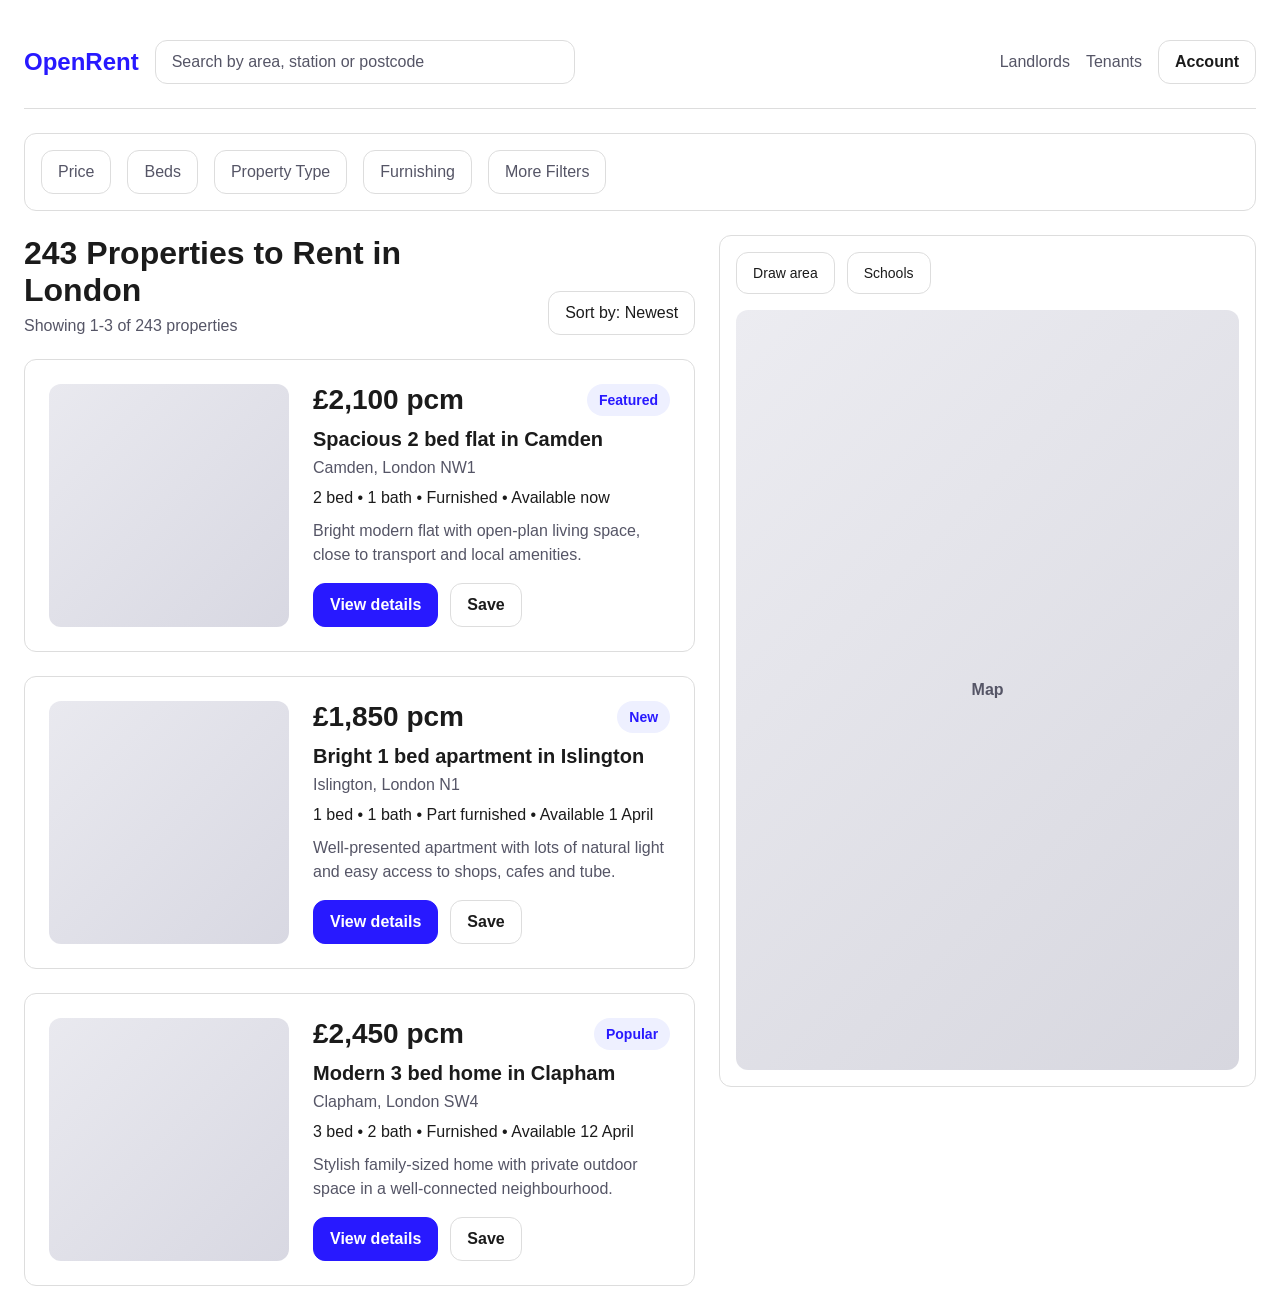
==== commit 13f38c99: "Add files via upload" ====
--- a/index.html
+++ b/index.html
@@ -1,28 +1,105 @@
 <!doctype html>
 <html lang="en">
-
 <head>
+    <!-- Basic page setup -->
     <meta charset="UTF-8">
+
+    <!-- Makes the layout scale properly on phones/tablets -->
     <meta name="viewport" content="width=device-width, initial-scale=1.0">
+
+    <!-- Browser tab title -->
     <title>OpenRent Property Search</title>
+
+    <!-- Connect this HTML file to the CSS file -->
     <link rel="stylesheet" href="styles.css">
 </head>
-
 <body>
+    <!--
+        .page = the main page wrapper
+
+        ELI5:
+        Think of this like the big outer frame in Figma that keeps
+        the whole page centered and stops it getting too wide.
+
+        Interview angle:
+        "I'm starting with a page-level wrapper so the layout has a
+        clear max width and stays controlled on larger screens."
+    -->
     <div class="page">
+
+        <!--
+            HEADER / TOP NAV
+
+            Figma:
+            This is like the top frame containing:
+            - logo
+            - search
+            - nav/actions
+
+            HTML note:
+            <header> is a built-in HTML tag for top page content.
+            It still needs a class so we can style it.
+        -->
         <header class="topbar">
+
+            <!--
+                Left side of the header.
+                This is one cluster/group.
+
+                Figma:
+                Like one auto-layout group on the left.
+            -->
             <div class="topbar-left">
+                <!-- Brand/logo -->
                 <div class="logo">OpenRent</div>
+
+                <!--
+                    Search input placeholder
+
+                    Important:
+                    This is not a real input yet.
+                    It is just a styled box for layout practice.
+
+                    Two classes:
+                    - search = what this thing specifically is
+                    - control = shared style pattern
+
+                    Interview angle:
+                    This shows component-specific class + reusable shared class.
+                -->
                 <div class="search control">Search by area, station or postcode</div>
             </div>
 
+            <!--
+                Right side of the header.
+                Another cluster/group.
+
+                Figma:
+                Another auto-layout group on the right.
+            -->
             <div class="topbar-right">
                 <div class="nav-link">Landlords</div>
                 <div class="nav-link">Tenants</div>
+
+                <!-- Shared control styling reused again -->
                 <div class="nav-action control">Account</div>
             </div>
         </header>
 
+        <!--
+            FILTER BAR
+
+            Figma:
+            This is the row of filters underneath the top nav.
+
+            Notes:
+            - surface = shared bordered panel style
+            - each filter also uses control = shared bordered control style
+
+            Interview angle:
+            This is good design-system thinking because repeated UI patterns
+            are reused instead of rewritten every time.
+        -->
         <div class="filters-bar surface">
             <div class="filter control">Price</div>
             <div class="filter control">Beds</div>
@@ -31,8 +108,38 @@
             <div class="filter control">More Filters</div>
         </div>
 
+        <!--
+            MAIN CONTENT AREA
+
+            Figma:
+            This is the big page split:
+            - left = listings
+            - right = map
+
+            HTML:
+            <main> is the main visible content of the page.
+
+            CSS:
+            This will be a grid because it is a bigger page-level split.
+        -->
         <main class="layout">
+
+            <!--
+                LISTINGS COLUMN
+
+                surface = shared panel/card look
+            -->
             <div class="listings">
+
+                <!--
+                    RESULTS HEADER
+
+                    Figma:
+                    Top part of the listings area:
+                    - title
+                    - count
+                    - sort control
+                -->
                 <div class="results-header">
                     <div>
                         <h1 class="results-title">243 Properties to Rent in London</h1>
@@ -42,6 +149,20 @@
                     <div class="sort control">Sort by: Newest</div>
                 </div>
 
+                <!--
+                    PROPERTY CARD 1
+
+                    Figma:
+                    One repeated card component inside the list.
+
+                    Structure:
+                    - image
+                    - info
+                    - actions
+
+                    Interview angle:
+                    "This is a reusable card pattern."
+                -->
                 <div class="property-card surface">
                     <div class="property-image"></div>
 
@@ -58,6 +179,13 @@
                             Bright modern flat with open-plan living space, close to transport and local amenities.
                         </div>
 
+                        <!--
+                            Card actions
+
+                            Reuse:
+                            - primary-button = stronger CTA style
+                            - control = standard bordered control style
+                        -->
                         <div class="property-actions">
                             <div class="property-button primary-button">View details</div>
                             <div class="property-button control">Save</div>
@@ -65,6 +193,7 @@
                     </div>
                 </div>
 
+                <!-- PROPERTY CARD 2 -->
                 <div class="property-card surface">
                     <div class="property-image"></div>
 
@@ -88,6 +217,7 @@
                     </div>
                 </div>
 
+                <!-- PROPERTY CARD 3 -->
                 <div class="property-card surface">
                     <div class="property-image"></div>
 
@@ -112,16 +242,26 @@
                 </div>
             </div>
 
+            <!--
+                MAP COLUMN
+
+                Figma:
+                Right panel with little toolbar on top and map underneath.
+
+                HTML note:
+                <aside> can be used for secondary/side content.
+                It behaves similarly to a div for layout unless styled.
+            -->
             <aside class="map-panel surface">
                 <div class="map-toolbar">
                     <div class="map-chip control">Draw area</div>
                     <div class="map-chip control">Schools</div>
                 </div>
 
+                <!-- Just a visual placeholder for now -->
                 <div class="map-placeholder">Map</div>
             </aside>
         </main>
     </div>
 </body>
-
 </html>
--- a/styles.css
+++ b/styles.css
@@ -1,575 +1,482 @@
+/*
+    :root = shared design values
+
+    ELI5:
+    This is like the "box of reusable settings" for the whole project.
+
+    Figma relation:
+    These are closest to tokens / variables / shared values.
+
+    Interview angle:
+    "I'm centralising shared values here so colours, spacing, radius,
+    and typography are easier to reuse consistently."
+*/
 :root {
-  /* Primitive tokens */
-  --blue-400: #2819ff;
-  --blue-500: #1f12d9;
-
-  --neutral-0: #ffffff;
-  --neutral-50: #f6f7f9;
-  --neutral-100: #f0f1f3;
-  --neutral-200: #dddddd;
-  --neutral-300: #c9ccd2;
-  --neutral-600: #666666;
-  --neutral-700: #4f5561;
-  --neutral-900: #1b1b1b;
-
-  --green-100: #dff5e7;
-  --green-500: #1f8f4d;
-
-  --radius-2: 12px;
-  --radius-3: 16px;
-  --radius-pill: 999px;
-
-  --space-1: 4px;
-  --space-2: 8px;
-  --space-3: 12px;
-  --space-4: 16px;
-  --space-5: 20px;
-  --space-6: 24px;
-  --space-8: 32px;
-
-  /* Semantic tokens */
-  --surface-bg: var(--neutral-0);
-  --surface-subtle: var(--neutral-50);
-  --surface-hover: var(--neutral-100);
-
-  --text-default: var(--neutral-900);
-  --text-muted: var(--neutral-700);
-
-  --border-default: var(--neutral-200);
-  --border-strong: var(--neutral-300);
-
-  --action-bg: var(--blue-400);
-  --action-bg-hover: var(--blue-500);
-  --action-fg: var(--neutral-0);
-
-  --focus-ring: var(--action-bg);
-
-  --tag-bg: var(--neutral-100);
-  --tag-fg: var(--neutral-700);
-
-  --badge-bg: var(--blue-400);
-  --badge-fg: var(--neutral-0);
-
-  --success-bg: var(--green-100);
-  --success-fg: var(--green-500);
-}
-
+    /* Brand / colour tokens */
+    --blue-400: #2819ff;
+    --blue-500: #2012d9;
+
+    /* Neutral colours */
+    --neutral-0: #ffffff;
+    --neutral-100: #f7f7f8;
+    --neutral-200: #dddddd;
+    --neutral-300: #c9c9cf;
+    --neutral-700: #555566;
+    --neutral-900: #1b1b1b;
+
+    /* Radius tokens */
+    --radius-1: 8px;
+    --radius-2: 12px;
+    --radius-3: 16px;
+
+    /* Spacing tokens */
+    --space-2: 8px;
+    --space-3: 12px;
+    --space-4: 16px;
+    --space-5: 24px;
+    --space-6: 32px;
+
+    /* Typography token */
+    --font-body: Arial, sans-serif;
+}
+
+/*
+    Universal selector
+
+    box-sizing: border-box means:
+    width and height include padding and border.
+
+    ELI5:
+    Makes sizing easier and less annoying.
+*/
 * {
-  box-sizing: border-box;
-}
-
+    box-sizing: border-box;
+}
+
+/*
+    body = base page styling
+
+    margin: 0 removes the browser's default outer spacing.
+    padding: 24px adds space around the whole page.
+*/
 body {
-  margin: 0;
-  padding: var(--space-6);
-  background: var(--surface-subtle);
-  color: var(--text-default);
-  font-family: Arial, sans-serif;
-}
-
-a {
-  color: inherit;
-  text-decoration: none;
-}
-
-button,
-input {
-  font: inherit;
-}
-
+    margin: 0;
+    padding: 24px;
+    background: var(--neutral-0);
+    color: var(--neutral-900);
+    font-family: var(--font-body);
+}
+
+/*
+    .page = centered outer wrapper
+
+    max-width stops the content stretching too wide.
+    margin: 0 auto centers it horizontally.
+
+    ELI5:
+    Keep the page neat and centered.
+*/
 .page {
-  display: flex;
-  flex-direction: column;
-  gap: var(--space-6);
-}
-
-/* Topbar */
-
+    max-width: 1440px;
+    margin: 0 auto;
+}
+
+/*
+    .topbar = the header row
+
+    display: flex makes children sit in a row.
+    justify-content: space-between puts left group on one side
+    and right group on the other.
+    align-items: center lines them up vertically.
+
+    Interview line:
+    "Using flex for a single horizontal row of header content."
+*/
 .topbar {
-  display: flex;
-  align-items: center;
-  gap: var(--space-5);
-  background: var(--surface-bg);
-  border: 1px solid var(--border-default);
-  border-radius: var(--radius-3);
-  padding: var(--space-4) var(--space-5);
-}
-
-.topbar__brand {
-  display: flex;
-  align-items: center;
-  gap: var(--space-3);
-  min-width: max-content;
-}
-
-.logo-mark {
-  width: 36px;
-  height: 36px;
-  border-radius: 50%;
-  background: var(--action-bg);
-  position: relative;
-}
-
-.logo-mark::after {
-  content: "";
-  position: absolute;
-  inset: 6px;
-  border-radius: 50%;
-  background: var(--surface-bg);
-}
-
-.logo-text {
-  font-size: 24px;
-  font-weight: 700;
-}
-
-.topbar__search {
-  flex: 1;
-}
-
-.search-input {
-  width: 100%;
-  min-height: 48px;
-  padding: 0 var(--space-4);
-  border: 1px solid var(--border-default);
-  border-radius: var(--radius-pill);
-  background: var(--surface-bg);
-}
-
-.search-input:focus-visible {
-  outline: 3px solid var(--focus-ring);
-  outline-offset: 2px;
-}
-
-.topbar__nav {
-  display: flex;
-  align-items: center;
-  gap: var(--space-5);
-  min-width: max-content;
-}
-
-.topbar__actions {
-  display: flex;
-  align-items: center;
-  gap: var(--space-4);
-  min-width: max-content;
-}
-
-.user-chip {
-  display: flex;
-  align-items: center;
-  gap: var(--space-2);
-  min-width: max-content;
-}
-
-.user-chip__avatar {
-  width: 36px;
-  height: 36px;
-  border-radius: 50%;
-  background: var(--neutral-200);
-  display: flex;
-  align-items: center;
-  justify-content: center;
-  font-weight: 700;
-}
-
-/* Main layout */
-
+    display: flex;
+    justify-content: space-between;
+    align-items: center;
+    gap: var(--space-5);
+    padding: var(--space-4) 0 var(--space-5);
+    border-bottom: 1px solid var(--neutral-200);
+}
+
+/*
+    Left and right header groups
+
+    Same flex rules, so grouped together to avoid repetition.
+*/
+.topbar-left,
+.topbar-right {
+    display: flex;
+    align-items: center;
+    gap: var(--space-4);
+}
+
+/*
+    Logo styling
+
+    Uses brand colour token.
+*/
+.logo {
+    font-size: 24px;
+    font-weight: 700;
+    color: var(--blue-400);
+}
+
+/*
+    Plain nav text links
+*/
+.nav-link {
+    color: var(--neutral-700);
+}
+
+/*
+    .control = shared reusable control style
+
+    IMPORTANT:
+    This is a shared pattern.
+    We use it for:
+    - search box
+    - account button
+    - filters
+    - sort control
+    - map chips
+    - save button
+
+    ELI5:
+    If lots of things look like bordered pills/boxes, make one class.
+*/
+.control {
+    padding: 12px 16px;
+    border: 1px solid var(--neutral-200);
+    border-radius: var(--radius-2);
+    background: var(--neutral-0);
+}
+
+/*
+    Search-specific rule
+
+    .search already has .control styles from HTML,
+    so only unique things go here.
+*/
+.search {
+    min-width: 420px;
+    color: var(--neutral-700);
+}
+
+/*
+    Right account action
+*/
+.nav-action {
+    font-weight: 700;
+}
+
+/*
+    .surface = shared panel/card surface style
+
+    Reused for:
+    - filters bar
+    - property cards
+    - map panel
+
+    ELI5:
+    Another shared pattern, this time for bigger boxes.
+*/
+.surface {
+    border: 1px solid var(--neutral-200);
+    border-radius: var(--radius-2);
+    background: var(--neutral-0);
+}
+
+/*
+    Filters row
+
+    flex again because it is just one row of controls.
+*/
+.filters-bar {
+    display: flex;
+    gap: var(--space-4);
+    padding: var(--space-4);
+    margin-top: var(--space-5);
+}
+
+.filter {
+    color: var(--neutral-700);
+}
+
+/*
+    Main page split
+
+    Use grid because this is a larger layout split:
+    left listings + right map.
+
+    1.25fr 1fr means:
+    - left is a bit wider
+    - right is a bit narrower
+
+    align-items: start stops the map stretching to match very tall listings.
+*/
 .layout {
-  display: flex;
-  align-items: flex-start;
-  gap: var(--space-6);
-}
-
+    display: grid;
+    grid-template-columns: 1.25fr 1fr;
+    gap: var(--space-5);
+    padding-top: var(--space-5);
+    align-items: start;
+}
+
+/*
+    Listings column
+
+    min-width: 0 helps grid children shrink properly if needed.
+*/
 .listings {
-  flex: 1;
-  min-width: 0;
-  display: flex;
-  flex-direction: column;
-  gap: var(--space-4);
-}
-
+    min-width: 0;
+}
+
+/*
+    Top part of listings column
+
+    Another row, so flex.
+*/
+.results-header {
+    display: flex;
+    justify-content: space-between;
+    align-items: end;
+    gap: var(--space-5);
+    margin-bottom: var(--space-5);
+}
+
+.results-title {
+    margin: 0 0 var(--space-2);
+    font-size: 32px;
+    font-weight: 700;
+}
+
+.results-count {
+    color: var(--neutral-700);
+}
+
+.sort {
+    white-space: nowrap;
+}
+
+/*
+    Property card layout
+
+    Grid used here because the card has 2 main areas:
+    - image
+    - info
+
+    240px 1fr means:
+    - left image column has set width
+    - right info column fills remaining space
+*/
+.property-card {
+    display: grid;
+    grid-template-columns: 240px 1fr;
+    gap: var(--space-5);
+    padding: var(--space-5);
+}
+
+/*
+    Only add space between cards after the first one
+
+    .property-card + .property-card means:
+    target a card only if it comes immediately after another card.
+*/
+.property-card + .property-card {
+    margin-top: var(--space-5);
+}
+
+/*
+    Fake image area
+*/
+.property-image {
+    min-height: 190px;
+    border-radius: var(--radius-2);
+    background: linear-gradient(135deg, #e9e9ef, #d8d8e2);
+}
+
+/*
+    Right side card content
+
+    min-width: 0 helps long text behave better in grid/flex layouts.
+*/
+.property-info {
+    min-width: 0;
+}
+
+/*
+    Price + tag row
+*/
+.property-top {
+    display: flex;
+    justify-content: space-between;
+    align-items: center;
+    gap: var(--space-4);
+}
+
+.property-price {
+    font-size: 28px;
+    font-weight: 700;
+}
+
+/*
+    Small tag pill
+*/
+.property-tag {
+    padding: 8px 12px;
+    border-radius: 999px;
+    background: #eef0ff;
+    color: var(--blue-400);
+    font-size: 14px;
+    font-weight: 700;
+}
+
+.property-title {
+    margin-top: var(--space-3);
+    font-size: 20px;
+    font-weight: 700;
+}
+
+.property-location {
+    margin-top: var(--space-2);
+    color: var(--neutral-700);
+}
+
+.property-details {
+    margin-top: var(--space-3);
+    color: var(--neutral-900);
+}
+
+.property-description {
+    margin-top: var(--space-3);
+    color: var(--neutral-700);
+    line-height: 1.5;
+}
+
+/*
+    Card action row
+*/
+.property-actions {
+    display: flex;
+    gap: var(--space-3);
+    margin-top: var(--space-4);
+}
+
+/*
+    Base button styling inside cards
+
+    width: fit-content means:
+    only be as wide as the content needs.
+
+    ELI5:
+    Don't stretch across the whole card.
+*/
+.property-button {
+    width: fit-content;
+    padding: 12px 16px;
+    border-radius: var(--radius-2);
+    font-weight: 700;
+}
+
+/*
+    Strong CTA button
+*/
+.primary-button {
+    background: var(--blue-400);
+    color: var(--neutral-0);
+    border: 1px solid var(--blue-400);
+}
+
+/*
+    Map panel outer box
+*/
 .map-panel {
-  width: 40%;
-  min-width: 360px;
-  display: flex;
-  flex-direction: column;
-  gap: var(--space-4);
-}
-
-/* Filters */
-
-.filters-bar {
-  display: flex;
-  flex-wrap: wrap;
-  gap: var(--space-3);
-  background: var(--surface-bg);
-  border: 1px solid var(--border-default);
-  border-radius: var(--radius-3);
-  padding: var(--space-4);
-}
-
-.filter-chip {
-  min-height: 44px;
-  padding: 0 var(--space-4);
-  border: 1px solid var(--border-default);
-  border-radius: var(--radius-2);
-  background: var(--surface-bg);
-  color: var(--text-default);
-  cursor: pointer;
-}
-
-.filter-chip:hover {
-  background: var(--surface-hover);
-}
-
-.filter-chip:focus-visible {
-  outline: 3px solid var(--focus-ring);
-  outline-offset: 2px;
-}
-
-.filter-chip--location {
-  font-weight: 600;
-}
-
-/* Results header */
-
-.results-header {
-  display: flex;
-  align-items: center;
-  gap: var(--space-4);
-  padding: 0 var(--space-1);
-}
-
-.results-header__title {
-  margin: 0;
-  font-size: 18px;
-  font-weight: 700;
-}
-
-.results-header__mobile-filter {
-  display: none;
-}
-
-/* Property card */
-
-.property-card {
-  display: flex;
-  gap: var(--space-4);
-  background: var(--surface-bg);
-  border: 1px solid var(--border-default);
-  border-radius: var(--radius-3);
-  padding: var(--space-4);
-}
-
-.property-card__media {
-  width: 290px;
-  min-width: 290px;
-  display: flex;
-  flex-direction: column;
-  gap: var(--space-3);
-}
-
-.property-card__image {
-  min-height: 210px;
-  border-radius: var(--radius-2);
-  background: linear-gradient(135deg, #eceef2, #d9dce2);
-  border: 1px solid var(--border-default);
-  display: flex;
-  align-items: center;
-  justify-content: center;
-  color: var(--text-muted);
-  position: relative;
-}
-
-.property-card__image--new::before {
-  content: "NEW";
-  position: absolute;
-  top: var(--space-3);
-  left: var(--space-3);
-  padding: 6px 10px;
-  border-radius: var(--radius-2);
-  background: var(--badge-bg);
-  color: var(--badge-fg);
-  font-size: 14px;
-  font-weight: 700;
-}
-
-.property-card__thumbs {
-  display: flex;
-  gap: var(--space-2);
-}
-
-.property-card__thumb {
-  flex: 1;
-  min-height: 52px;
-  border-radius: var(--radius-2);
-  background: var(--surface-hover);
-  border: 1px solid var(--border-default);
-  display: flex;
-  align-items: center;
-  justify-content: center;
-  color: var(--text-muted);
-  font-size: 14px;
-}
-
-.property-card__content {
-  flex: 1;
-  display: flex;
-  flex-direction: column;
-  gap: var(--space-3);
-  min-width: 0;
-}
-
-.property-card__header {
-  display: flex;
-  justify-content: space-between;
-  gap: var(--space-4);
-}
-
-.property-card__price {
-  margin: 0 0 var(--space-2) 0;
-  font-size: 18px;
-  font-weight: 700;
-}
-
-.property-card__title {
-  margin: 0 0 var(--space-2) 0;
-  font-size: 20px;
-  line-height: 1.2;
-}
-
-.property-card__location {
-  margin: 0;
-  color: var(--text-muted);
-}
-
-.property-card__meta {
-  display: flex;
-  flex-wrap: wrap;
-  gap: var(--space-4);
-  color: var(--text-muted);
-}
-
-.property-card__availability {
-  margin: 0;
-  color: var(--text-muted);
-}
-
-.property-card__footer {
-  margin-top: auto;
-  display: flex;
-  align-items: center;
-  justify-content: space-between;
-  gap: var(--space-4);
-}
-
-.property-card__actions {
-  display: flex;
-  gap: var(--space-3);
-}
-
-.tag {
-  display: inline-flex;
-  align-items: center;
-  min-height: 36px;
-  padding: 0 var(--space-3);
-  border-radius: var(--radius-2);
-  background: var(--tag-bg);
-  color: var(--tag-fg);
-  font-size: 14px;
-}
-
-.icon-button {
-  min-width: 40px;
-  min-height: 40px;
-  border: 1px solid var(--border-default);
-  border-radius: 50%;
-  background: var(--surface-bg);
-  cursor: pointer;
-}
-
-.icon-button:hover {
-  background: var(--surface-hover);
-}
-
-.icon-button:focus-visible {
-  outline: 3px solid var(--focus-ring);
-  outline-offset: 2px;
-}
-
-/* Map panel */
-
-.map-panel__header {
-  display: flex;
-  justify-content: flex-start;
-}
-
+    padding: var(--space-4);
+}
+
+/*
+    Tiny toolbar above the map
+*/
+.map-toolbar {
+    display: flex;
+    gap: var(--space-3);
+    margin-bottom: var(--space-4);
+}
+
+.map-chip {
+    font-size: 14px;
+}
+
+/*
+    Fake map area
+
+    display: flex + align-items + justify-content centers the word "Map"
+    inside the placeholder.
+*/
 .map-placeholder {
-  position: sticky;
-  top: var(--space-6);
-  min-height: 760px;
-  border-radius: var(--radius-3);
-  background:
-    linear-gradient(0deg, rgba(255,255,255,0.55), rgba(255,255,255,0.55)),
-    linear-gradient(135deg, #d9e9dd 20%, #e9ecef 20% 40%, #dce7ef 40% 60%, #e8eadf 60% 80%, #dfe6de 80%);
-  border: 1px solid var(--border-default);
-  overflow: hidden;
-}
-
-.map-label {
-  position: absolute;
-  left: 46%;
-  top: 46%;
-  transform: translate(-50%, -50%);
-  font-size: 28px;
-  font-weight: 700;
-}
-
-.map-pin {
-  position: absolute;
-  min-height: 44px;
-  padding: 0 var(--space-4);
-  border-radius: var(--radius-2);
-  background: var(--action-bg);
-  color: var(--action-fg);
-  display: inline-flex;
-  align-items: center;
-  font-weight: 700;
-  box-shadow: 0 6px 20px rgba(40, 25, 255, 0.18);
-}
-
-.map-pin--one {
-  top: 160px;
-  left: 180px;
-}
-
-.map-pin--two {
-  top: 230px;
-  right: 120px;
-}
-
-.map-pin--three {
-  bottom: 180px;
-  left: 140px;
-}
-
-.map-pin--four {
-  bottom: 80px;
-  right: 90px;
-}
-
-/* Buttons */
-
-.btn {
-  min-height: 44px;
-  padding: 0 var(--space-5);
-  border-radius: var(--radius-2);
-  border: 1px solid transparent;
-  cursor: pointer;
-  font-weight: 600;
-}
-
-.btn--primary {
-  background: var(--action-bg);
-  color: var(--action-fg);
-}
-
-.btn--primary:hover {
-  background: var(--action-bg-hover);
-}
-
-.btn--secondary {
-  background: var(--surface-bg);
-  color: var(--text-default);
-  border-color: var(--border-default);
-}
-
-.btn--secondary:hover {
-  background: var(--surface-hover);
-}
-
-.btn:focus-visible {
-  outline: 3px solid var(--focus-ring);
-  outline-offset: 2px;
-}
-
-.btn:disabled {
-  opacity: 0.5;
-  cursor: not-allowed;
-}
-
-/* Responsive */
-
+    min-height: 760px;
+    border-radius: var(--radius-2);
+    background: linear-gradient(135deg, #ececf1, #d7d7df);
+    display: flex;
+    align-items: center;
+    justify-content: center;
+    color: var(--neutral-700);
+    font-weight: 700;
+}
+
+/*
+    Basic responsive rules
+
+    max-width: 1100px means:
+    when the screen gets smaller, stack more things vertically.
+
+    You do NOT need to memorise every detail here first.
+    Just know:
+    "At smaller sizes I can stack rows/columns for responsiveness."
+*/
 @media (max-width: 1100px) {
-  .layout {
-    flex-direction: column;
-  }
-
-  .map-panel {
-    width: 100%;
-    min-width: 0;
-  }
-
-  .map-placeholder {
-    min-height: 420px;
-    position: relative;
-    top: auto;
-  }
-}
-
-@media (max-width: 820px) {
-  .topbar {
-    flex-wrap: wrap;
-  }
-
-  .topbar__search {
-    order: 3;
-    width: 100%;
-  }
-
-  .topbar__nav {
-    display: none;
-  }
-
-  .property-card {
-    flex-direction: column;
-  }
-
-  .property-card__media {
-    width: 100%;
-    min-width: 0;
-  }
-}
-
-@media (max-width: 640px) {
-  body {
-    padding: var(--space-4);
-  }
-
-  .results-header {
-    flex-direction: column;
-    align-items: flex-start;
-  }
-
-  .results-header__mobile-filter {
-    display: inline-flex;
-  }
-
-  .property-card__footer {
-    flex-direction: column;
-    align-items: flex-start;
-  }
-
-  .property-card__actions {
-    width: 100%;
-  }
-
-  .property-card__actions .btn {
-    width: 100%;
-  }
-
-  .topbar__actions {
-    width: 100%;
-    justify-content: space-between;
-  }
+    /*
+        These become more vertical on smaller screens.
+        This is a quick simplification for responsiveness.
+    */
+    .topbar,
+    .results-header {
+        flex-direction: column;
+        align-items: stretch;
+    }
+
+    /*
+        Main page grid becomes one column
+    */
+    .layout {
+        grid-template-columns: 1fr;
+    }
+
+    .topbar-left,
+    .topbar-right {
+        flex-wrap: wrap;
+    }
+
+    .search {
+        min-width: 0;
+        width: 100%;
+    }
+
+    .filters-bar {
+        flex-wrap: wrap;
+    }
+
+    /*
+        Card image/text stack vertically on smaller screens
+    */
+    .property-card {
+        grid-template-columns: 1fr;
+    }
+
+    .map-placeholder {
+        min-height: 420px;
+    }
 }
